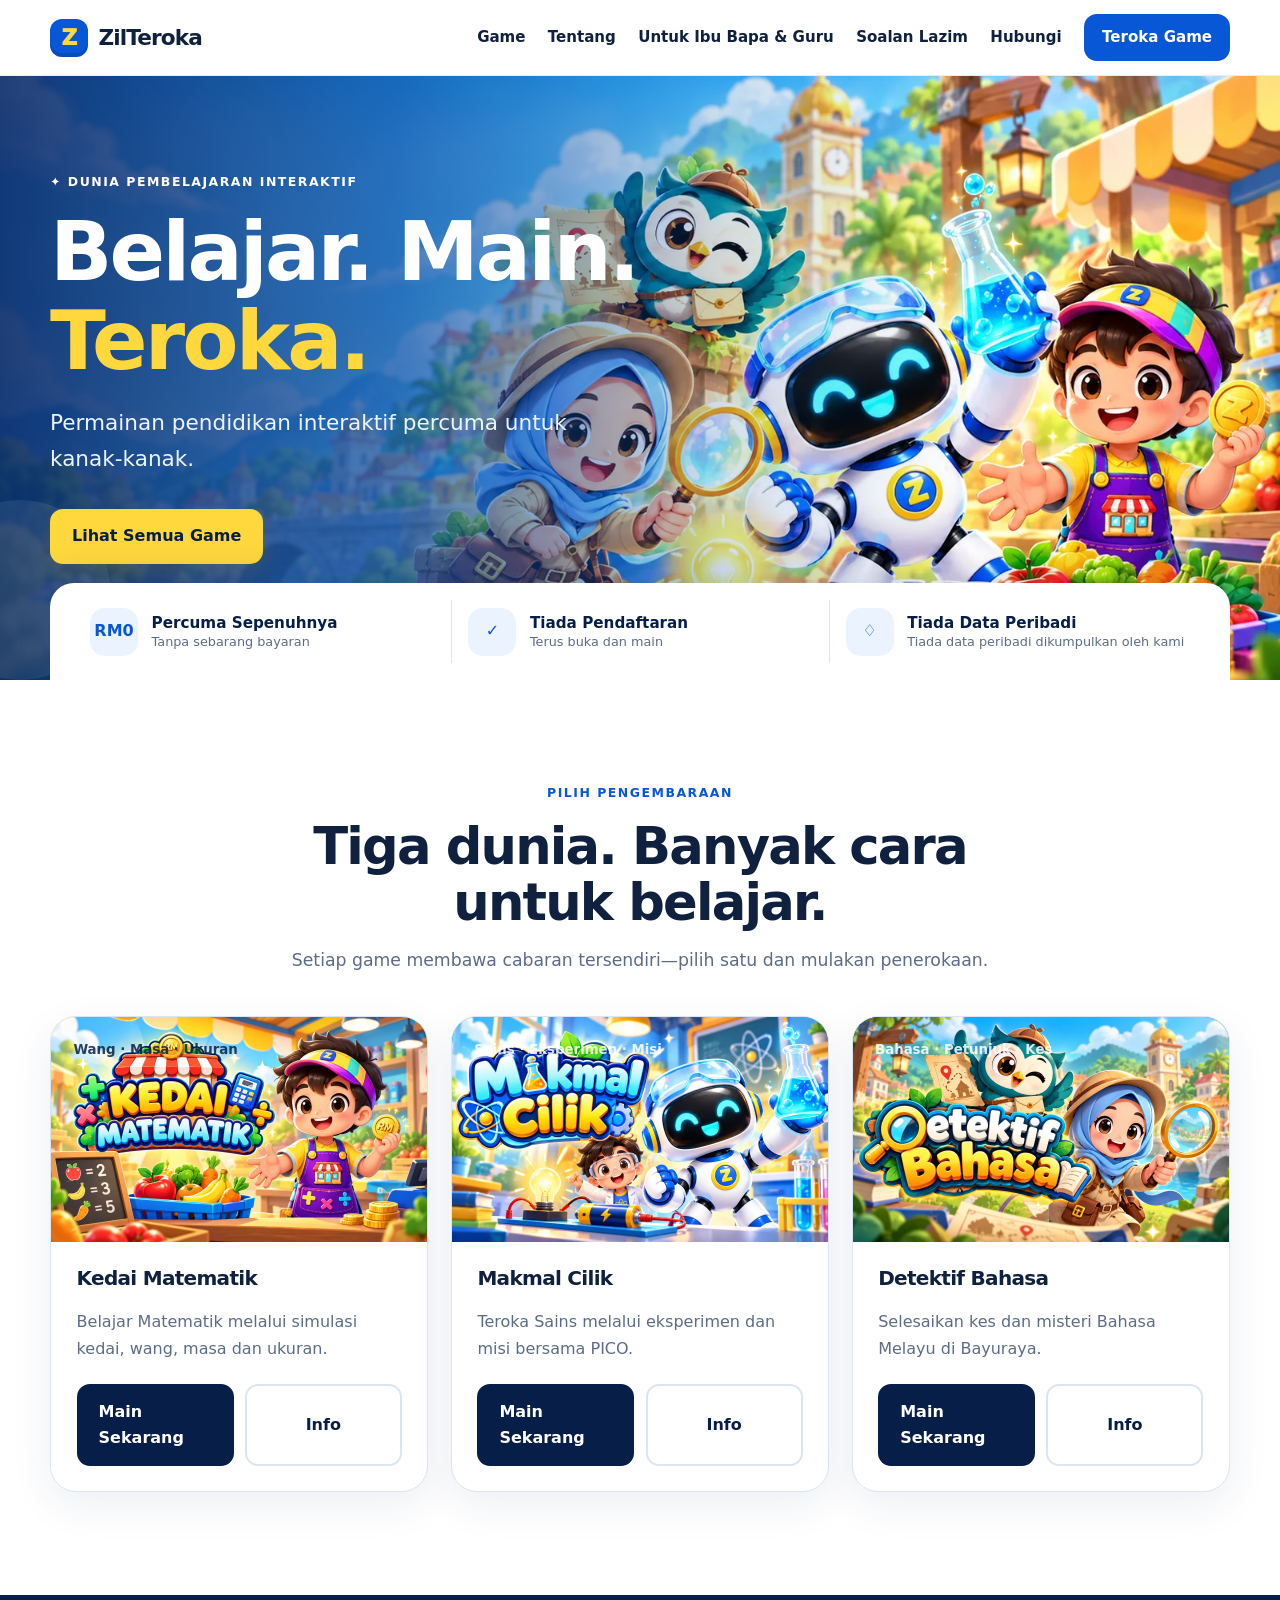
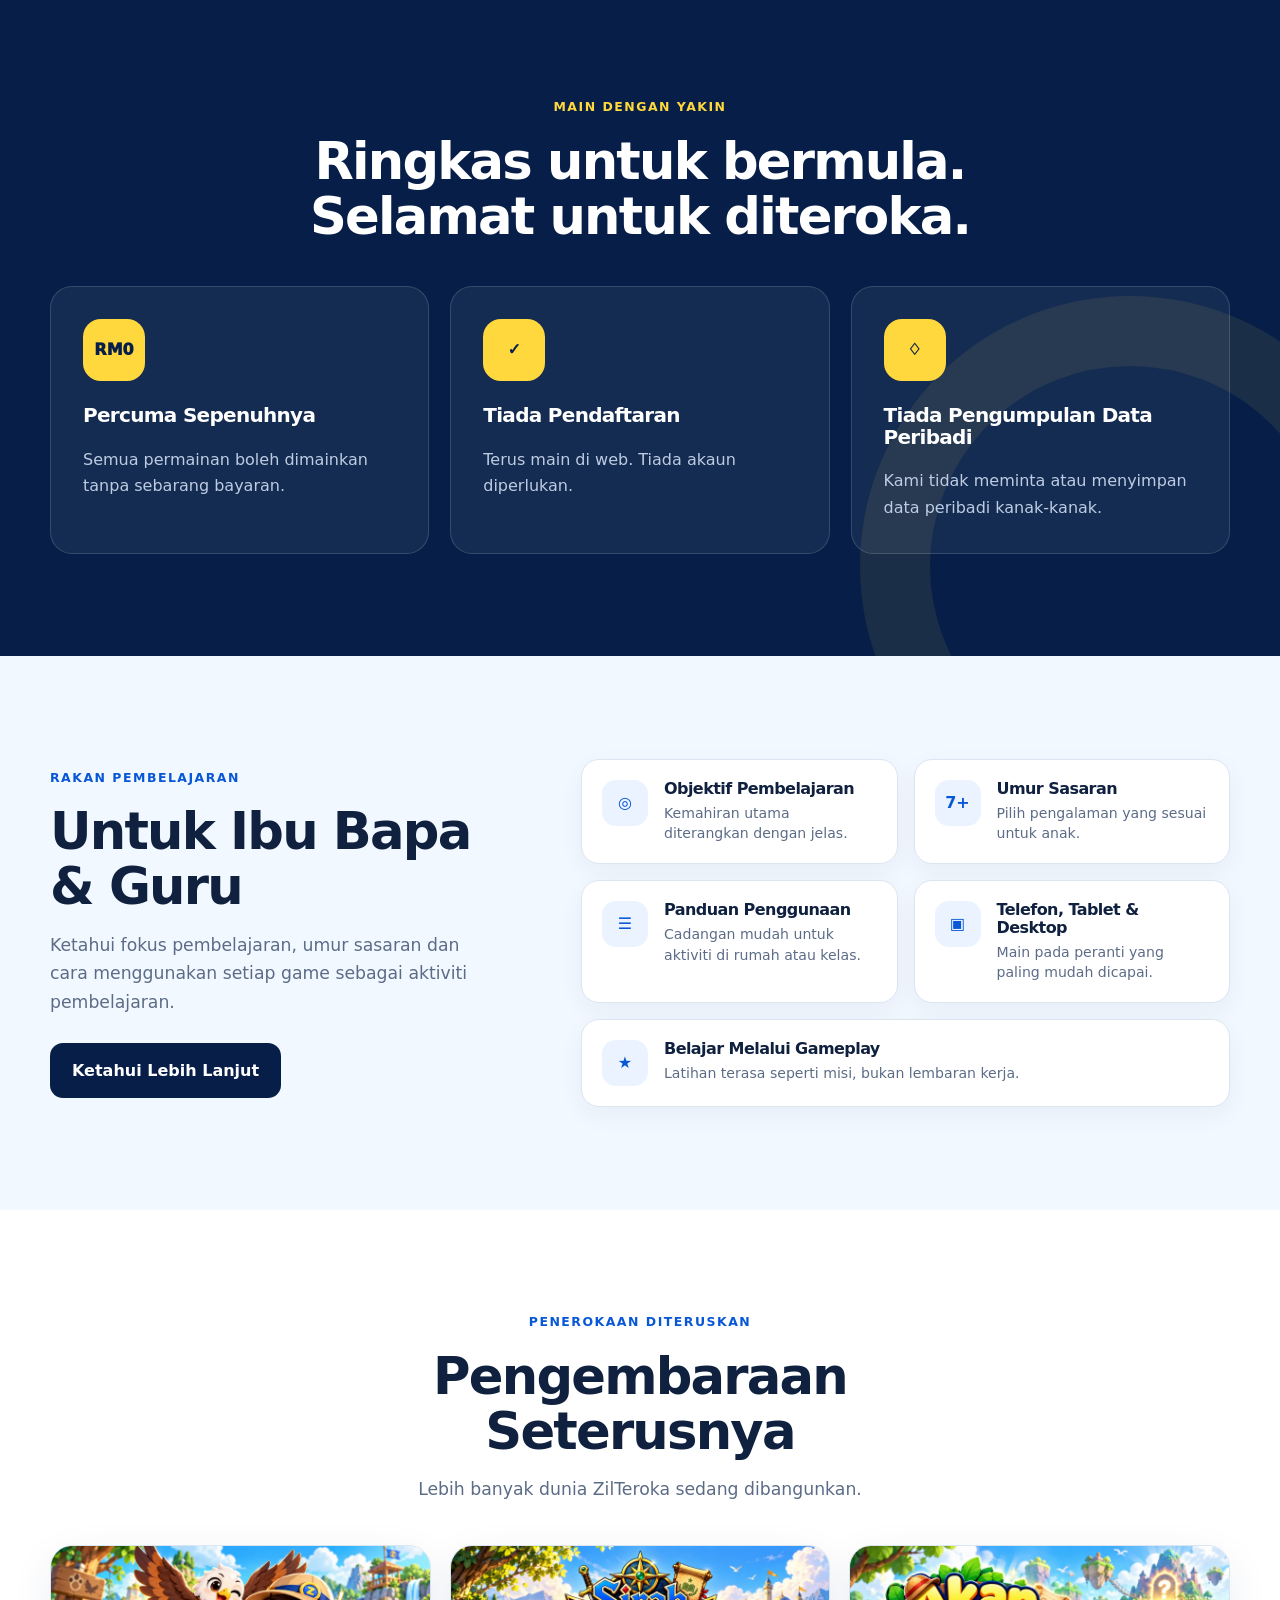
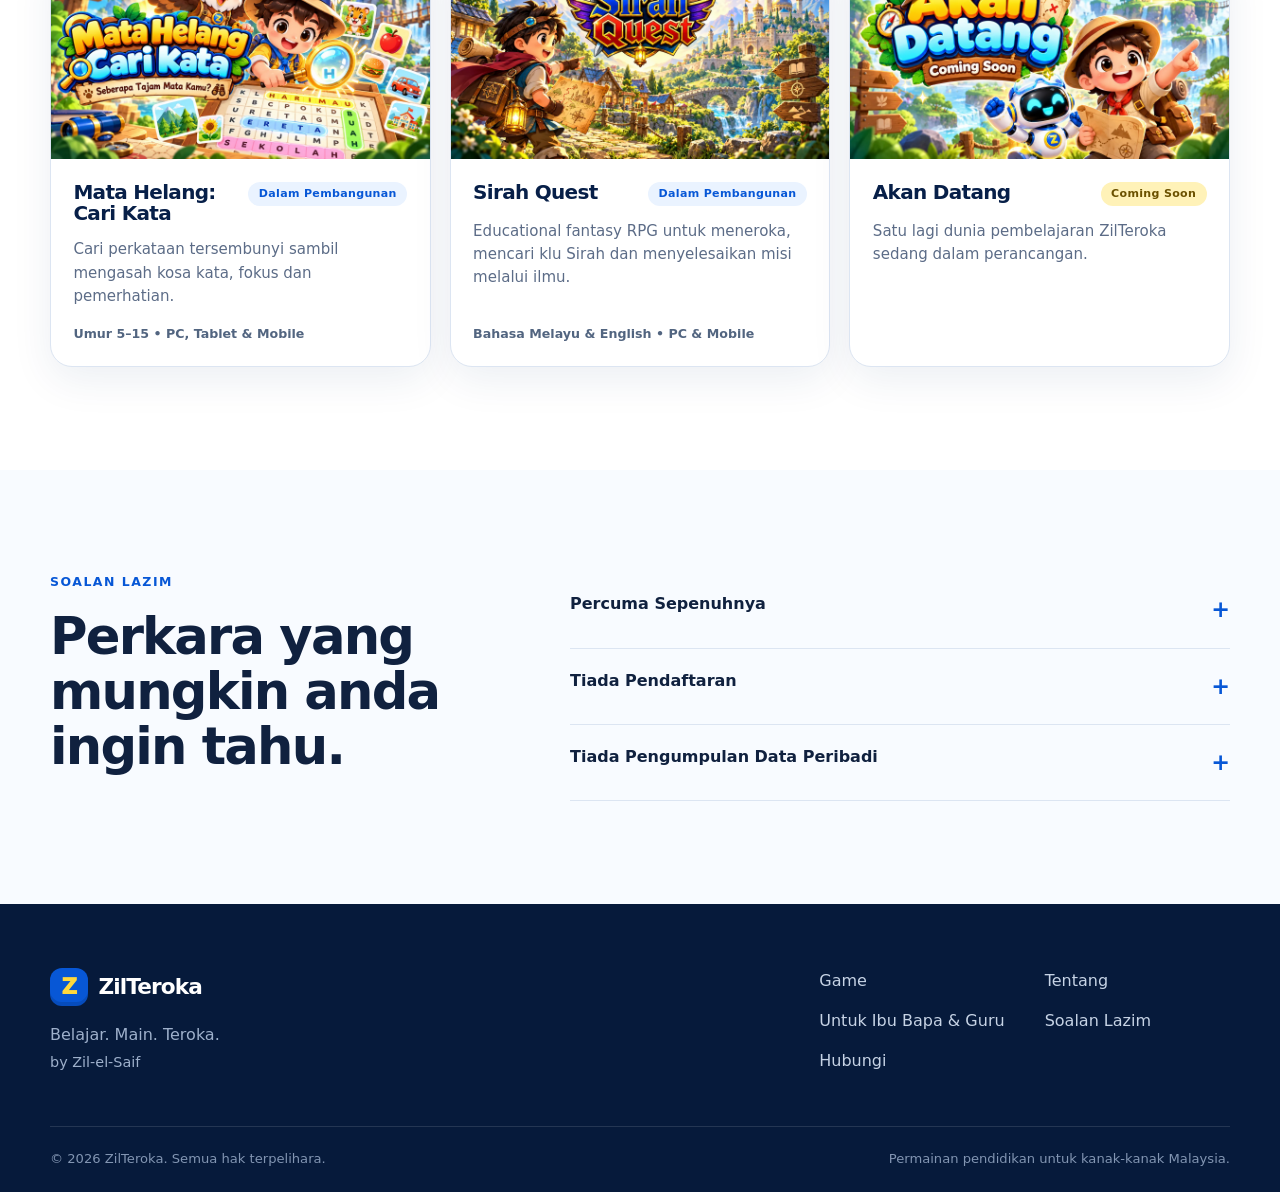
==== index.html @ ad643f83 "feat: add upcoming ZilTeroka games" ====
<!doctype html>
<html lang="ms">
<head>
  <meta charset="utf-8">
  <meta name="viewport" content="width=device-width, initial-scale=1">
  <title>ZilTeroka — Permainan Pendidikan Percuma untuk Kanak-kanak</title>
  <meta name="description" content="Main permainan pendidikan percuma dalam Matematik, Sains dan Bahasa Melayu. Tiada bayaran, tiada pendaftaran dan tiada pengumpulan data peribadi oleh kami.">
  <meta name="theme-color" content="#0757d6">
  <link rel="canonical" href="https://zilteroka.pages.dev/">
  <meta property="og:type" content="website">
  <meta property="og:locale" content="ms_MY">
  <meta property="og:title" content="ZilTeroka — Permainan Pendidikan Percuma untuk Kanak-kanak">
  <meta property="og:description" content="Belajar. Main. Teroka. Permainan pendidikan interaktif percuma untuk kanak-kanak.">
  <meta property="og:url" content="https://zilteroka.pages.dev/">
  <link rel="preload" as="image" href="assets/ui/hero-zilteroka-desktop.webp" media="(min-width: 681px)">
  <link rel="preload" as="image" href="assets/ui/hero-zilteroka-mobile.webp" media="(max-width: 680px)">
  <link rel="icon" type="image/svg+xml" href="data:image/svg+xml,%3Csvg xmlns='http://www.w3.org/2000/svg' viewBox='0 0 64 64'%3E%3Crect width='64' height='64' rx='18' fill='%230757d6'/%3E%3Cpath d='M15 16h34v9L28 47h21v9H15v-9l21-22H15z' fill='%23ffd83d'/%3E%3C/svg%3E">
  <link rel="stylesheet" href="css/style.css">
  <script src="js/main.js" defer></script>
</head>
<body>
  <a class="skip-link" href="#main">Langkau ke kandungan utama</a>
  <header class="site-header" data-header>
    <div class="container nav-wrap">
      <a class="brand" href="#utama" aria-label="ZilTeroka, halaman utama">
        <span class="brand-mark" aria-hidden="true">Z</span>
        <span>ZilTeroka</span>
      </a>
      <button class="menu-toggle" type="button" aria-expanded="false" aria-controls="site-nav" aria-label="Buka menu" data-menu-toggle>
        <span></span><span></span><span></span>
      </button>
      <nav class="site-nav" id="site-nav" aria-label="Navigasi utama" data-nav>
        <a href="#game">Game</a>
        <a href="#tentang">Tentang</a>
        <a href="#ibu-bapa-guru">Untuk Ibu Bapa &amp; Guru</a>
        <a href="#soalan-lazim">Soalan Lazim</a>
        <a href="#hubungi">Hubungi</a>
        <a class="button button-small nav-cta" href="#game">Teroka Game</a>
      </nav>
    </div>
  </header>

  <main id="main">
    <section class="hero" id="utama" aria-labelledby="hero-title">
      <div class="hero-orb hero-orb-one" aria-hidden="true"></div>
      <div class="hero-orb hero-orb-two" aria-hidden="true"></div>
      <div class="container hero-grid">
        <div class="hero-copy">
          <p class="eyebrow"><span aria-hidden="true">✦</span> Dunia pembelajaran interaktif</p>
          <h1 id="hero-title">Belajar. Main. <span>Teroka.</span></h1>
          <p class="hero-lead">Permainan pendidikan interaktif percuma untuk kanak-kanak.</p>
          <a class="button button-primary" href="#game">Lihat Semua Game</a>
        </div>
        <div class="hero-board" aria-hidden="true"></div>
      </div>
      <div class="container hero-trust" aria-label="Kelebihan utama">
        <div><span aria-hidden="true">RM0</span><p><strong>Percuma Sepenuhnya</strong>Tanpa sebarang bayaran</p></div>
        <div><span aria-hidden="true">✓</span><p><strong>Tiada Pendaftaran</strong>Terus buka dan main</p></div>
        <div><span aria-hidden="true">♢</span><p><strong>Tiada Data Peribadi</strong>Tiada data peribadi dikumpulkan oleh kami</p></div>
      </div>
    </section>

    <section class="section games-section" id="game" aria-labelledby="games-title">
      <div class="container">
        <div class="section-heading">
          <p class="eyebrow">Pilih pengembaraan</p>
          <h2 id="games-title">Tiga dunia. Banyak cara untuk belajar.</h2>
          <p>Setiap game membawa cabaran tersendiri—pilih satu dan mulakan penerokaan.</p>
        </div>
        <div class="game-grid" data-game-grid></div>
      </div>
    </section>

    <section class="section trust-section" id="tentang" aria-labelledby="trust-title">
      <div class="container">
        <div class="section-heading section-heading-light">
          <p class="eyebrow">Main dengan yakin</p>
          <h2 id="trust-title">Ringkas untuk bermula. Selamat untuk diteroka.</h2>
        </div>
        <div class="trust-grid">
          <article><span class="feature-icon">RM0</span><h3>Percuma Sepenuhnya</h3><p>Semua permainan boleh dimainkan tanpa sebarang bayaran.</p></article>
          <article><span class="feature-icon">✓</span><h3>Tiada Pendaftaran</h3><p>Terus main di web. Tiada akaun diperlukan.</p></article>
          <article><span class="feature-icon">♢</span><h3>Tiada Pengumpulan Data Peribadi</h3><p>Kami tidak meminta atau menyimpan data peribadi kanak-kanak.</p></article>
        </div>
      </div>
    </section>

    <section class="section parents-section" id="ibu-bapa-guru" aria-labelledby="parents-title">
      <div class="container parents-grid">
        <div class="parents-copy">
          <p class="eyebrow">Rakan pembelajaran</p>
          <h2 id="parents-title">Untuk Ibu Bapa &amp; Guru</h2>
          <p>Ketahui fokus pembelajaran, umur sasaran dan cara menggunakan setiap game sebagai aktiviti pembelajaran.</p>
          <a class="button button-dark" href="#panduan">Ketahui Lebih Lanjut</a>
        </div>
        <div class="learning-list" id="panduan">
          <article><span aria-hidden="true">◎</span><div><h3>Objektif Pembelajaran</h3><p>Kemahiran utama diterangkan dengan jelas.</p></div></article>
          <article><span aria-hidden="true">7+</span><div><h3>Umur Sasaran</h3><p>Pilih pengalaman yang sesuai untuk anak.</p></div></article>
          <article><span aria-hidden="true">☰</span><div><h3>Panduan Penggunaan</h3><p>Cadangan mudah untuk aktiviti di rumah atau kelas.</p></div></article>
          <article><span aria-hidden="true">▣</span><div><h3>Telefon, Tablet &amp; Desktop</h3><p>Main pada peranti yang paling mudah dicapai.</p></div></article>
          <article><span aria-hidden="true">★</span><div><h3>Belajar Melalui Gameplay</h3><p>Latihan terasa seperti misi, bukan lembaran kerja.</p></div></article>
        </div>
      </div>
    </section>

    <section class="section future-section" aria-labelledby="future-title">
      <div class="container">
        <div class="section-heading">
          <p class="eyebrow">Penerokaan diteruskan</p>
          <h2 id="future-title">Pengembaraan Seterusnya</h2>
          <p>Lebih banyak dunia ZilTeroka sedang dibangunkan.</p>
        </div>
        <div class="future-grid" aria-label="Pengembaraan ZilTeroka seterusnya">
          <article class="future-card">
            <img class="future-artwork" src="assets/games/mata-helang-coming-soon.webp" alt="Mata Helang: Cari Kata — game cari kata dan pemerhatian" width="1600" height="900" loading="lazy" decoding="async">
            <div class="future-body">
              <div class="future-heading"><h3>Mata Helang: Cari Kata</h3><span class="future-badge">Dalam Pembangunan</span></div>
              <p>Cari perkataan tersembunyi sambil mengasah kosa kata, fokus dan pemerhatian.</p>
              <p class="future-meta">Umur 5–15 • PC, Tablet &amp; Mobile</p>
            </div>
          </article>
          <article class="future-card">
            <img class="future-artwork" src="assets/games/sirah-quest-coming-soon.webp" alt="Sirah Quest — pengembaraan pembelajaran Sirah" width="1600" height="900" loading="lazy" decoding="async">
            <div class="future-body">
              <div class="future-heading"><h3>Sirah Quest</h3><span class="future-badge">Dalam Pembangunan</span></div>
              <p>Educational fantasy RPG untuk meneroka, mencari klu Sirah dan menyelesaikan misi melalui ilmu.</p>
              <p class="future-meta">Bahasa Melayu &amp; English • PC &amp; Mobile</p>
            </div>
          </article>
          <article class="future-card">
            <img class="future-artwork" src="assets/games/akan-datang-coming-soon.webp" alt="Game ZilTeroka akan datang" width="1600" height="900" loading="lazy" decoding="async">
            <div class="future-body">
              <div class="future-heading"><h3>Akan Datang</h3><span class="future-badge future-badge-soon">Coming Soon</span></div>
              <p>Satu lagi dunia pembelajaran ZilTeroka sedang dalam perancangan.</p>
            </div>
          </article>
        </div>
      </div>
    </section>

    <section class="section faq-section" id="soalan-lazim" aria-labelledby="faq-title">
      <div class="container faq-wrap">
        <div><p class="eyebrow">Soalan lazim</p><h2 id="faq-title">Perkara yang mungkin anda ingin tahu.</h2></div>
        <div class="faq-list">
          <details><summary>Percuma Sepenuhnya</summary><p>Ya. Semua game ZilTeroka boleh dimainkan tanpa bayaran.</p></details>
          <details><summary>Tiada Pendaftaran</summary><p>Tiada akaun diperlukan—buka game dan terus bermain.</p></details>
          <details><summary>Tiada Pengumpulan Data Peribadi</summary><p>Tiada data peribadi dikumpulkan oleh kami.</p></details>
        </div>
      </div>
    </section>
  </main>

  <footer class="site-footer" id="hubungi">
    <div class="container footer-grid">
      <div><a class="brand brand-footer" href="#utama"><span class="brand-mark">Z</span><span>ZilTeroka</span></a><p>Belajar. Main. Teroka.</p><p class="byline">by Zil-el-Saif</p></div>
      <nav aria-label="Navigasi footer"><a href="#game">Game</a><a href="#tentang">Tentang</a><a href="#ibu-bapa-guru">Untuk Ibu Bapa &amp; Guru</a><a href="#soalan-lazim">Soalan Lazim</a><a href="mailto:hello@example.com">Hubungi</a></nav>
    </div>
    <div class="container footer-bottom"><p>© <span data-year></span> ZilTeroka. Semua hak terpelihara.</p><p>Permainan pendidikan untuk kanak-kanak Malaysia.</p></div>
  </footer>
</body>
</html>
---- css/style.css ----
:root{--blue:#0757d6;--blue-dark:#063b98;--navy:#071f48;--yellow:#ffd83d;--green:#30b97a;--white:#fff;--ink:#10213f;--muted:#5c6c87;--line:#dce5f2;--bg:#f5f9ff;--shadow:0 18px 55px rgba(9,49,112,.12);--radius:26px;--container:1180px}
*{box-sizing:border-box}html{scroll-behavior:smooth;scroll-padding-top:90px}body{margin:0;font-family:Inter,ui-rounded,"Segoe UI",system-ui,-apple-system,sans-serif;color:var(--ink);background:var(--white);font-size:1rem;line-height:1.65;overflow-x:hidden}a{color:inherit;text-decoration:none}button{font:inherit}h1,h2,h3,p{margin-top:0}h1,h2,h3{line-height:1.08;letter-spacing:-.035em}h1{font-size:clamp(3rem,6.4vw,5.7rem);margin-bottom:1.25rem}h2{font-size:clamp(2.1rem,4vw,3.45rem);margin-bottom:1rem}h3{font-size:1.25rem}.container{width:min(calc(100% - 40px),var(--container));margin-inline:auto}.skip-link{position:fixed;z-index:1000;left:12px;top:12px;transform:translateY(-160%);background:var(--yellow);color:var(--navy);padding:.75rem 1rem;border-radius:10px;font-weight:800}.skip-link:focus{transform:none}.site-header{height:76px;background:rgba(255,255,255,.92);backdrop-filter:blur(14px);border-bottom:1px solid rgba(7,31,72,.08);position:sticky;top:0;z-index:100}.nav-wrap{height:100%;display:flex;align-items:center;justify-content:space-between}.brand{display:inline-flex;align-items:center;gap:.65rem;font-weight:900;font-size:1.35rem;letter-spacing:-.04em}.brand-mark{display:grid;place-items:center;width:38px;height:38px;border-radius:12px;background:var(--blue);color:var(--yellow);font-weight:950;box-shadow:inset 0 -4px 0 rgba(0,0,0,.12)}.site-nav{display:flex;align-items:center;gap:1.4rem;font-size:.94rem;font-weight:700}.site-nav>a:not(.button){padding-block:.65rem}.site-nav>a:not(.button):hover{color:var(--blue)}.menu-toggle{display:none;width:46px;height:46px;border:0;background:var(--bg);border-radius:12px;padding:12px;cursor:pointer}.menu-toggle span{display:block;height:2px;background:var(--navy);margin:5px 0;border-radius:2px}.button{min-height:48px;padding:.77rem 1.25rem;border-radius:13px;display:inline-flex;align-items:center;justify-content:center;font-weight:850;border:2px solid transparent;transition:transform .18s ease,box-shadow .18s ease,background .18s ease}.button:hover{transform:translateY(-2px)}.button:focus-visible,a:focus-visible,button:focus-visible,summary:focus-visible{outline:3px solid var(--yellow);outline-offset:3px}.button-small{min-height:44px;padding:.55rem 1rem;background:var(--blue);color:#fff}.button-primary{background:var(--yellow);color:var(--navy);box-shadow:0 12px 25px rgba(173,128,0,.2)}.button-dark{background:var(--navy);color:#fff}.hero{position:relative;background:linear-gradient(135deg,#0757d6 0%,#0875e8 63%,#32a8ef 100%);color:#fff;padding:clamp(3rem,6vw,5.3rem) 0 0;overflow:hidden}.hero-grid{display:grid;grid-template-columns:1.08fr .92fr;align-items:center;gap:3rem;min-height:430px}.hero h1 span{color:var(--yellow)}.hero-lead{font-size:clamp(1.1rem,2vw,1.35rem);max-width:560px;margin-bottom:2rem;color:#e9f4ff}.eyebrow{text-transform:uppercase;letter-spacing:.12em;font-weight:900;font-size:.78rem;margin-bottom:1rem;color:var(--blue)}.hero .eyebrow{color:#fff}.hero-board{position:relative;min-height:360px}.compass{position:absolute;left:50%;top:49%;transform:translate(-50%,-50%) rotate(8deg);width:155px;height:155px;border-radius:44px;background:var(--yellow);color:var(--navy);display:grid;place-items:center;box-shadow:0 28px 55px rgba(0,30,85,.3);border:8px solid rgba(255,255,255,.28)}.compass:after{content:"";position:absolute;inset:20px;border:3px dashed var(--blue);border-radius:50%}.compass span{font-size:4.3rem;font-weight:950;z-index:1}.orbit{position:absolute;display:flex;align-items:center;gap:.65rem;padding:.8rem 1rem .8rem .75rem;background:#fff;color:var(--navy);border-radius:18px;box-shadow:var(--shadow);font-size:.9rem}.orbit span{width:42px;height:42px;border-radius:13px;display:grid;place-items:center;font-weight:950}.orbit-math{left:0;top:35px;transform:rotate(-4deg)}.orbit-math span{background:#ffe55f}.orbit-science{right:0;top:70px;transform:rotate(5deg)}.orbit-science span{background:#d9fff0;color:#087950;font-size:1.3rem}.orbit-language{right:8%;bottom:28px;transform:rotate(-3deg)}.orbit-language span{background:#ffe8e4;color:#d33e2f;font-size:1.25rem}.hero-orb{position:absolute;border-radius:50%;background:rgba(255,255,255,.08)}.hero-orb-one{width:420px;height:420px;right:-180px;top:-170px}.hero-orb-two{width:180px;height:180px;left:-70px;bottom:0}.hero-trust{position:relative;z-index:2;display:grid;grid-template-columns:repeat(3,1fr);background:#fff;color:var(--navy);border-radius:24px 24px 0 0;box-shadow:0 -12px 35px rgba(0,45,119,.12);padding:1.1rem 1.5rem}.hero-trust>div{display:flex;align-items:center;gap:.85rem;padding:.45rem 1rem}.hero-trust>div+div{border-left:1px solid var(--line)}.hero-trust span{flex:0 0 48px;height:48px;border-radius:15px;background:#eaf3ff;color:var(--blue);font-weight:900;display:grid;place-items:center}.hero-trust p{margin:0;font-size:.8rem;line-height:1.35;color:var(--muted)}.hero-trust strong{display:block;color:var(--navy);font-size:.95rem}.section{padding:clamp(4.5rem,8vw,7rem) 0}.section-heading{max-width:720px;margin:0 auto 2.6rem;text-align:center}.section-heading>p:last-child{color:var(--muted);font-size:1.08rem}.game-grid{display:grid;grid-template-columns:repeat(3,1fr);gap:1.4rem}.game-card{border:1px solid var(--line);border-radius:var(--radius);overflow:hidden;background:#fff;box-shadow:0 13px 40px rgba(10,48,100,.08);display:flex;flex-direction:column;transition:transform .2s ease,box-shadow .2s ease}.game-card:hover{transform:translateY(-6px);box-shadow:var(--shadow)}.game-visual{min-height:225px;padding:1.4rem;display:flex;flex-direction:column;justify-content:space-between;position:relative;overflow:hidden}.game-visual:before,.game-visual:after{content:"";position:absolute;border-radius:50%;background:rgba(255,255,255,.2)}.game-visual:before{width:150px;height:150px;right:-45px;top:-55px}.game-visual:after{width:90px;height:90px;left:-25px;bottom:-35px}.math .game-visual{background:#ffd83d;color:var(--navy)}.science .game-visual{background:#20ad77;color:#fff}.language .game-visual{background:#1955c8;color:#fff}.game-label{font-size:.76rem;text-transform:uppercase;letter-spacing:.11em;font-weight:900}.game-symbol{font-size:4.2rem;font-weight:950;letter-spacing:-.08em;align-self:center;z-index:1}.game-visual small{font-weight:800;opacity:.85}.game-body{padding:1.6rem;display:flex;flex-direction:column;flex:1}.game-body p{color:var(--muted);margin-bottom:1.4rem}.game-actions{display:flex;gap:.7rem;margin-top:auto}.game-actions .button{flex:1}.button-game{background:var(--navy);color:#fff}.button-info{border-color:var(--line);color:var(--navy)}.trust-section{background:var(--navy);color:#fff;position:relative;overflow:hidden}.trust-section:after{content:"";position:absolute;right:-120px;bottom:-180px;width:400px;height:400px;border:70px solid rgba(255,216,61,.08);border-radius:50%}.section-heading-light .eyebrow{color:var(--yellow)}.trust-grid{display:grid;grid-template-columns:repeat(3,1fr);gap:1.3rem;position:relative;z-index:1}.trust-grid article{padding:2rem;border:1px solid rgba(255,255,255,.14);border-radius:22px;background:rgba(255,255,255,.06)}.feature-icon{width:62px;height:62px;border-radius:18px;background:var(--yellow);color:var(--navy);display:grid;place-items:center;font-weight:950;margin-bottom:1.5rem}.trust-grid p{color:#bdcce2;margin-bottom:0}.parents-section{background:#f2f8ff}.parents-grid{display:grid;grid-template-columns:.82fr 1.18fr;gap:5rem;align-items:center}.parents-copy>p:not(.eyebrow){color:var(--muted);font-size:1.08rem;margin-bottom:1.7rem}.learning-list{display:grid;grid-template-columns:1fr 1fr;gap:1rem}.learning-list article{display:flex;gap:1rem;padding:1.25rem;background:#fff;border-radius:18px;border:1px solid var(--line);box-shadow:0 8px 25px rgba(10,48,100,.05)}.learning-list article:last-child{grid-column:1/-1}.learning-list span{flex:0 0 46px;height:46px;border-radius:14px;background:#eaf3ff;color:var(--blue);display:grid;place-items:center;font-weight:900}.learning-list h3{font-size:1rem;margin-bottom:.35rem}.learning-list p{font-size:.88rem;color:var(--muted);margin:0;line-height:1.45}.future-grid{display:grid;grid-template-columns:repeat(3,1fr);gap:1.2rem}.future-card{min-height:180px;border:2px dashed #c9d8ea;border-radius:22px;background:linear-gradient(145deg,#fbfdff,#f0f6fd);display:grid;place-items:center;align-content:center;gap:.7rem;color:#70819b}.future-card span{font-size:2rem;width:52px;height:52px;border-radius:50%;background:#fff;display:grid;place-items:center;box-shadow:0 8px 20px rgba(10,48,100,.08)}.future-card b{font-size:.82rem;text-transform:uppercase;letter-spacing:.11em}.faq-section{background:#f8fbff}.faq-wrap{display:grid;grid-template-columns:.8fr 1.2fr;gap:5rem}.faq-list details{border-bottom:1px solid var(--line);padding:1.2rem 0}.faq-list summary{font-weight:850;cursor:pointer;list-style:none;display:flex;justify-content:space-between;gap:1rem}.faq-list summary:after{content:"+";color:var(--blue);font-size:1.4rem}.faq-list details[open] summary:after{content:"−"}.faq-list p{color:var(--muted);margin:.75rem 2rem 0 0}.site-footer{background:#061a3b;color:#fff;padding:4rem 0 1.4rem}.footer-grid{display:flex;justify-content:space-between;gap:3rem}.brand-footer{margin-bottom:1rem}.brand-footer+.byline,.footer-grid>div p{color:#9eb0cb;margin-bottom:.2rem}.byline{font-size:.9rem}.footer-grid nav{display:grid;grid-template-columns:1fr 1fr;gap:.6rem 2.5rem}.footer-grid nav a{color:#c6d3e5}.footer-grid nav a:hover{color:var(--yellow)}.footer-bottom{border-top:1px solid rgba(255,255,255,.12);margin-top:3rem;padding-top:1.3rem;display:flex;justify-content:space-between;color:#8295b2;font-size:.82rem}.footer-bottom p{margin:0}
@media(max-width:900px){.menu-toggle{display:block}.site-nav{position:absolute;left:20px;right:20px;top:68px;display:none;flex-direction:column;align-items:stretch;gap:.2rem;background:#fff;color:var(--navy);padding:1rem;border-radius:18px;box-shadow:var(--shadow);border:1px solid var(--line)}.site-nav.is-open{display:flex}.site-nav a{padding:.7rem .8rem}.nav-cta{margin-top:.4rem}.hero-grid{grid-template-columns:1fr .75fr;gap:1rem}.game-grid{grid-template-columns:1fr 1fr}.game-card:last-child{grid-column:1/-1;max-width:calc(50% - .7rem);width:100%;justify-self:center}.parents-grid,.faq-wrap{grid-template-columns:1fr;gap:2.5rem}.parents-copy{max-width:650px}.trust-grid{gap:.8rem}.trust-grid article{padding:1.4rem}.footer-grid{flex-direction:column}}
@media(max-width:680px){.container{width:min(calc(100% - 28px),var(--container))}.site-header{height:68px}.hero{padding-top:3.2rem}.hero-grid{grid-template-columns:1fr;min-height:0}.hero-copy{text-align:center}.hero-copy .eyebrow{font-size:.7rem}.hero-lead{margin-inline:auto}.hero-board{min-height:245px}.compass{width:110px;height:110px;border-radius:32px}.compass span{font-size:3.1rem}.orbit{padding:.55rem .7rem;font-size:.74rem}.orbit span{width:34px;height:34px}.orbit-math{top:10px}.orbit-science{top:35px}.orbit-language{bottom:7px}.hero-trust{grid-template-columns:1fr;padding:.8rem 1rem;border-radius:20px 20px 0 0}.hero-trust>div{padding:.65rem}.hero-trust>div+div{border-left:0;border-top:1px solid var(--line)}.section{padding:4rem 0}.game-grid,.trust-grid,.future-grid{grid-template-columns:1fr}.game-card:last-child{grid-column:auto;max-width:none}.game-visual{min-height:190px}.learning-list{grid-template-columns:1fr}.learning-list article:last-child{grid-column:auto}.footer-grid nav{grid-template-columns:1fr}.footer-bottom{flex-direction:column;gap:.4rem}.section-heading{text-align:left;margin-bottom:2rem}.section-heading h2{font-size:2.2rem}}
@media(max-width:380px){h1{font-size:2.65rem}.game-actions{flex-direction:column}.hero-board{min-height:225px}.orbit b{display:none}.parents-grid{gap:2rem}}
@media(prefers-reduced-motion:reduce){html{scroll-behavior:auto}*,*:before,*:after{transition-duration:.01ms!important;animation-duration:.01ms!important;animation-iteration-count:1!important}}
.button-info{background:#fff;cursor:pointer}.game-info{margin:.9rem 0 0!important;padding:.8rem 1rem;border-radius:12px;background:var(--bg);font-size:.85rem}
.hero-copy,.hero-board{min-width:0}
@media(max-width:680px){.hero h1 span{display:block}.hero-copy{overflow-wrap:anywhere}}
/* Refinement pass: navigation offsets and asset-ready game visuals. */
#utama,#game,#tentang,#ibu-bapa-guru,#soalan-lazim,#hubungi,#panduan{scroll-margin-top:96px}
.game-artwork{position:absolute;inset:0;width:100%;height:100%;object-fit:cover;z-index:0}.game-logo{position:relative;z-index:2;display:block;width:auto;max-width:min(72%,220px);max-height:58px;object-fit:contain;object-position:left center}.game-visual>*:not(.game-artwork){position:relative;z-index:1}
@media(max-width:680px){#utama,#game,#tentang,#ibu-bapa-guru,#soalan-lazim,#hubungi,#panduan{scroll-margin-top:80px}.trust-grid article{padding:1.05rem 1.15rem;min-height:0}.trust-grid article h3{margin-bottom:.55rem}.feature-icon{width:48px;height:48px;border-radius:14px;margin-bottom:.85rem;font-size:.86rem}.trust-grid p{font-size:.94rem;line-height:1.5}}
/* Official game assets: per-card focal points preserve the existing card frame. */
.game-artwork,.game-logo{user-select:none;-webkit-user-drag:none}.math .game-artwork{inset:auto 0 0 auto;width:62%;height:94%;object-fit:contain;object-position:right bottom}.math .game-logo{max-width:68%;max-height:70px;filter:drop-shadow(0 3px 2px rgba(7,31,72,.14))}.science .game-artwork{object-position:center 49%}.science .game-logo{max-width:58%;max-height:54px;padding:.38rem .55rem;border-radius:10px;background:rgba(255,255,255,.9);filter:drop-shadow(0 2px 3px rgba(7,31,72,.14))}.language .game-artwork{object-position:center 50%}.language .game-logo{max-width:78%;max-height:57px;border-radius:9px;filter:drop-shadow(0 2px 3px rgba(7,31,72,.2))}.game-visual:has(.game-artwork:not([hidden])):before,.game-visual:has(.game-artwork:not([hidden])):after{display:none}
@media(max-width:680px){.math .game-artwork{width:58%;height:92%}.math .game-logo{max-width:67%;max-height:61px}.science .game-logo{max-width:61%;max-height:49px}.language .game-logo{max-width:82%;max-height:51px}}
/* Pass 2B key art fills the existing visual frame; logos are embedded in each WebP. */
.math .game-artwork,.science .game-artwork,.language .game-artwork{inset:0;width:100%;height:100%;object-fit:cover;object-position:center}
@media(max-width:680px){.math .game-artwork,.science .game-artwork,.language .game-artwork{width:100%;height:100%;object-position:center}}

/* Hero visual pass */
.hero{isolation:isolate;background-color:#0875e8;background-image:linear-gradient(90deg,rgba(4,37,101,.88) 0%,rgba(5,74,164,.72) 31%,rgba(4,78,165,.16) 57%,rgba(4,78,165,0) 76%),url("../assets/ui/hero-zilteroka-desktop.webp");background-size:cover;background-position:center;background-repeat:no-repeat}
.hero-grid,.hero-trust{position:relative;z-index:2}
.hero-board{pointer-events:none}
.hero-orb{z-index:1}
@media(max-width:680px){
  .hero{padding-top:1.65rem;background-image:linear-gradient(180deg,rgba(2,33,91,.88) 0%,rgba(3,57,129,.68) 29%,rgba(3,70,145,.14) 51%,rgba(3,70,145,0) 68%),url("../assets/ui/hero-zilteroka-mobile.webp");background-size:cover,100% auto;background-position:center top,center top}
  .hero-copy{text-shadow:0 2px 14px rgba(0,35,93,.3)}
  .hero .eyebrow{margin-bottom:.55rem}
  .hero h1{margin-bottom:.8rem}
  .hero-lead{margin-bottom:1.15rem}
  .hero-board{min-height:155px}
}
@media(max-width:380px){.hero-board{min-height:125px}}

/* Upcoming games */
.future-card{min-height:0;display:flex;flex-direction:column;place-items:initial;align-content:initial;gap:0;overflow:hidden;border:1px solid var(--line);background:#fff;color:var(--navy);box-shadow:0 13px 40px rgba(10,48,100,.08)}
.future-artwork{display:block;width:100%;height:auto;aspect-ratio:16/9;object-fit:cover;object-position:center}
.future-body{display:flex;flex:1;flex-direction:column;padding:1.4rem}
.future-heading{display:flex;align-items:flex-start;justify-content:space-between;gap:.75rem;margin-bottom:.85rem}
.future-heading h3{margin:0}
.future-card .future-badge{flex:0 0 auto;width:auto;height:auto;padding:.35rem .65rem;border-radius:999px;background:#eaf3ff;color:#0757d6;box-shadow:none;font-size:.69rem;font-weight:900;line-height:1.2;letter-spacing:.03em;text-transform:none}
.future-card .future-badge-soon{background:#fff2b8;color:#6b5100}
.future-body>p{margin:0;color:var(--muted);font-size:.94rem;line-height:1.55}
.future-body .future-meta{margin-top:auto;padding-top:1rem;color:#526580;font-size:.79rem;font-weight:750}
@media(max-width:680px){.future-body{padding:1.2rem}.future-heading{align-items:center}.future-card .future-badge{font-size:.66rem}}
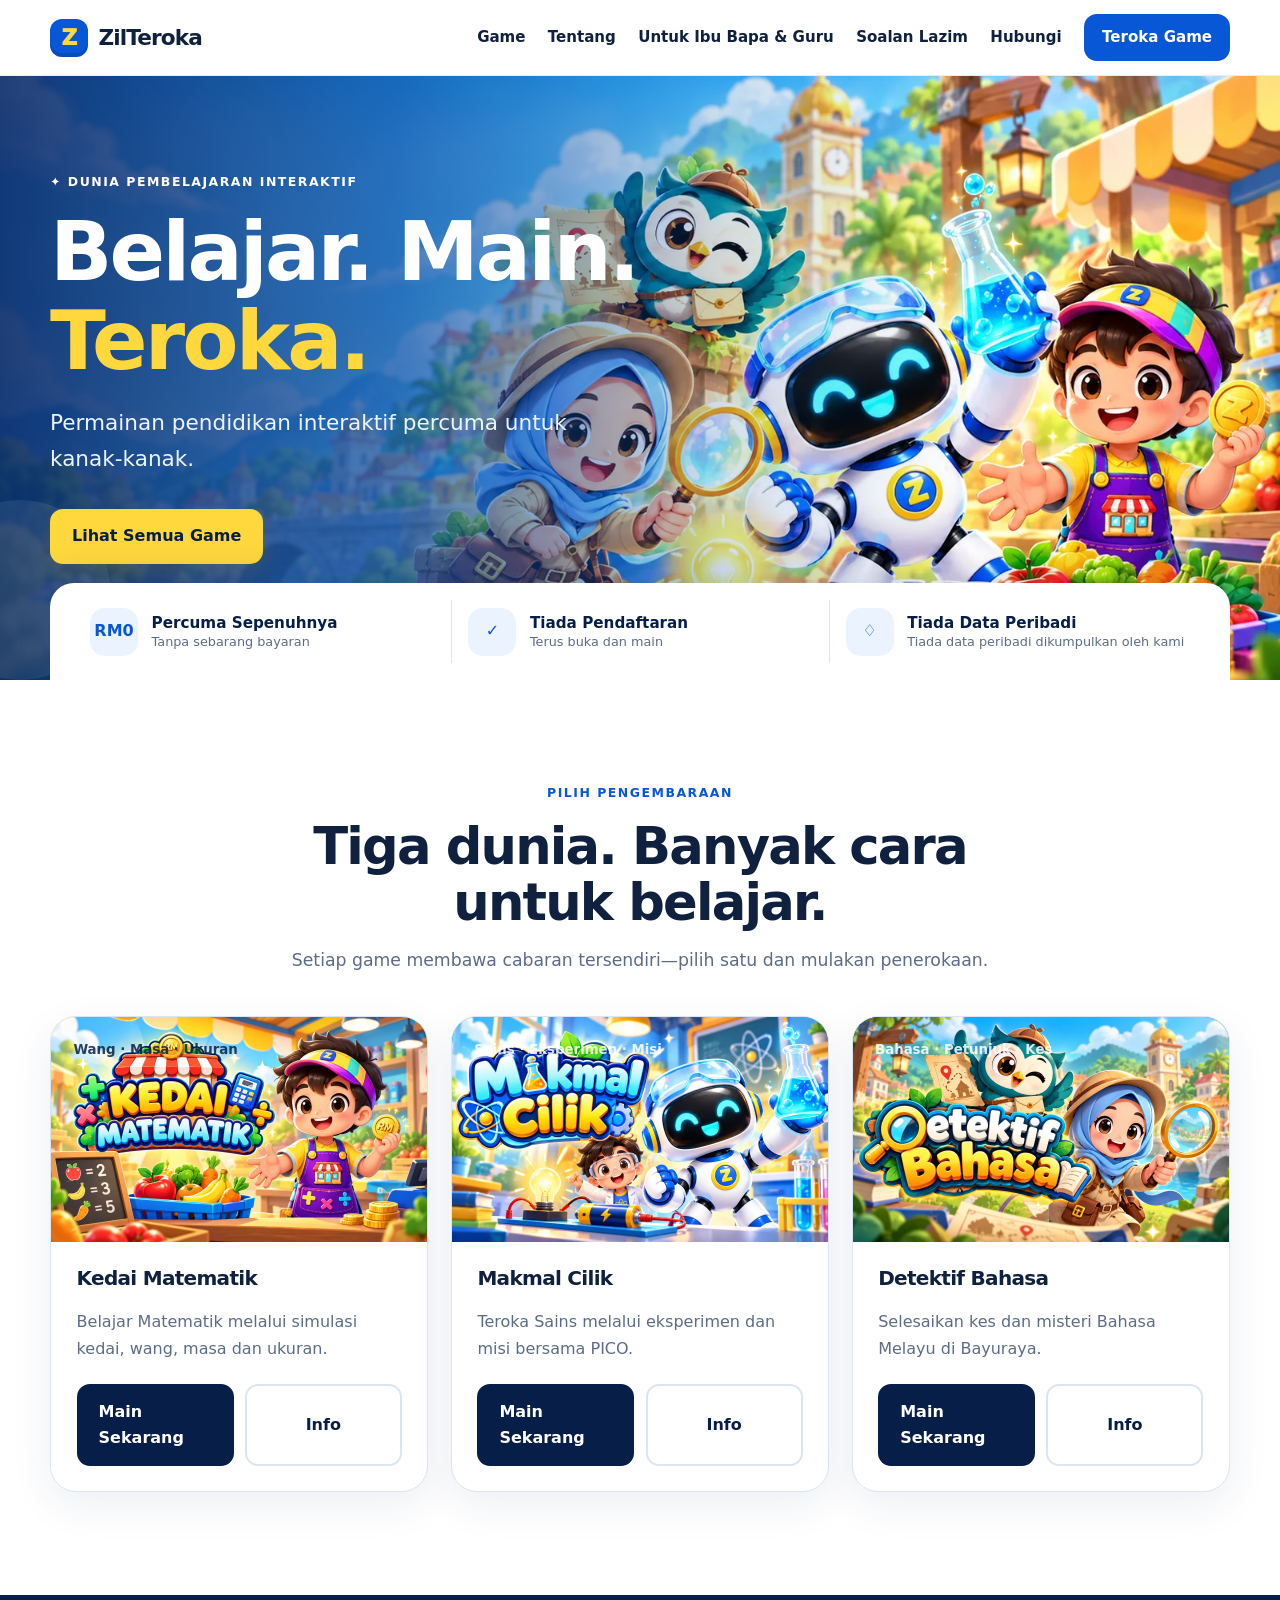
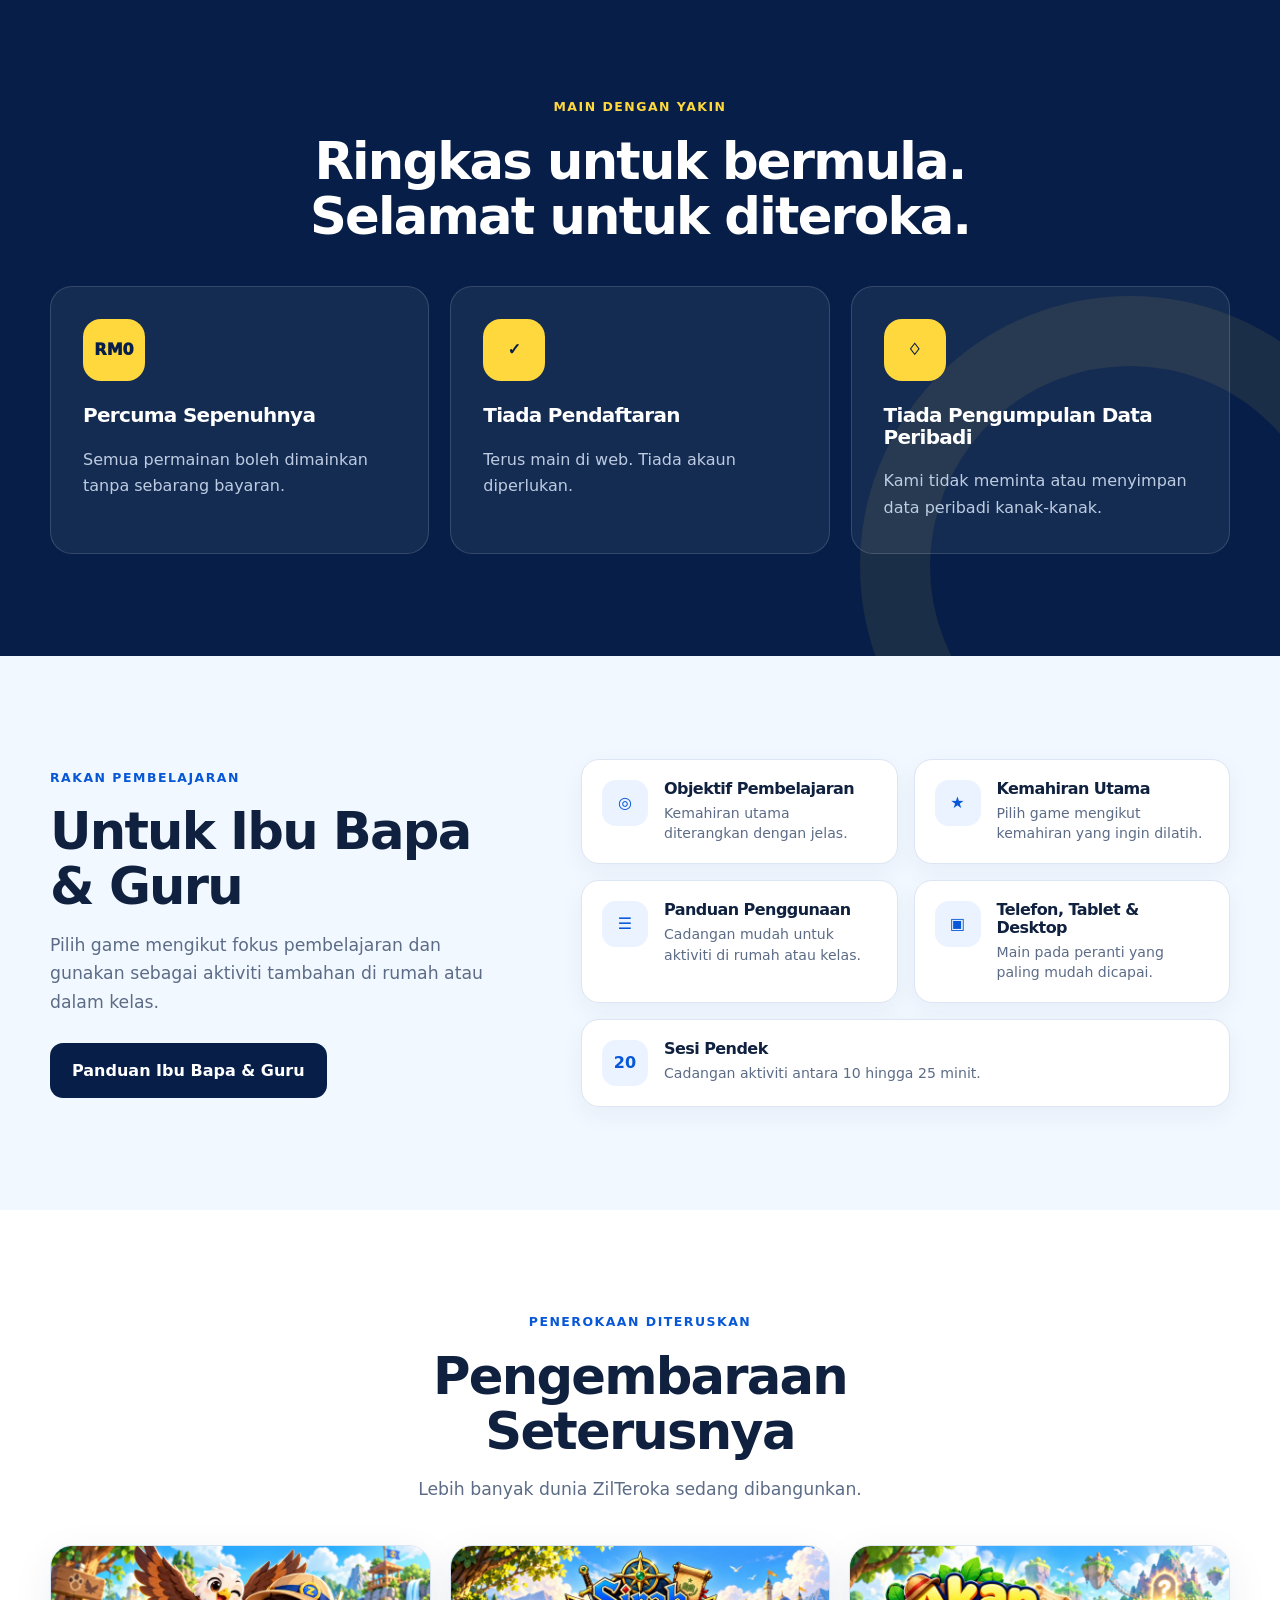
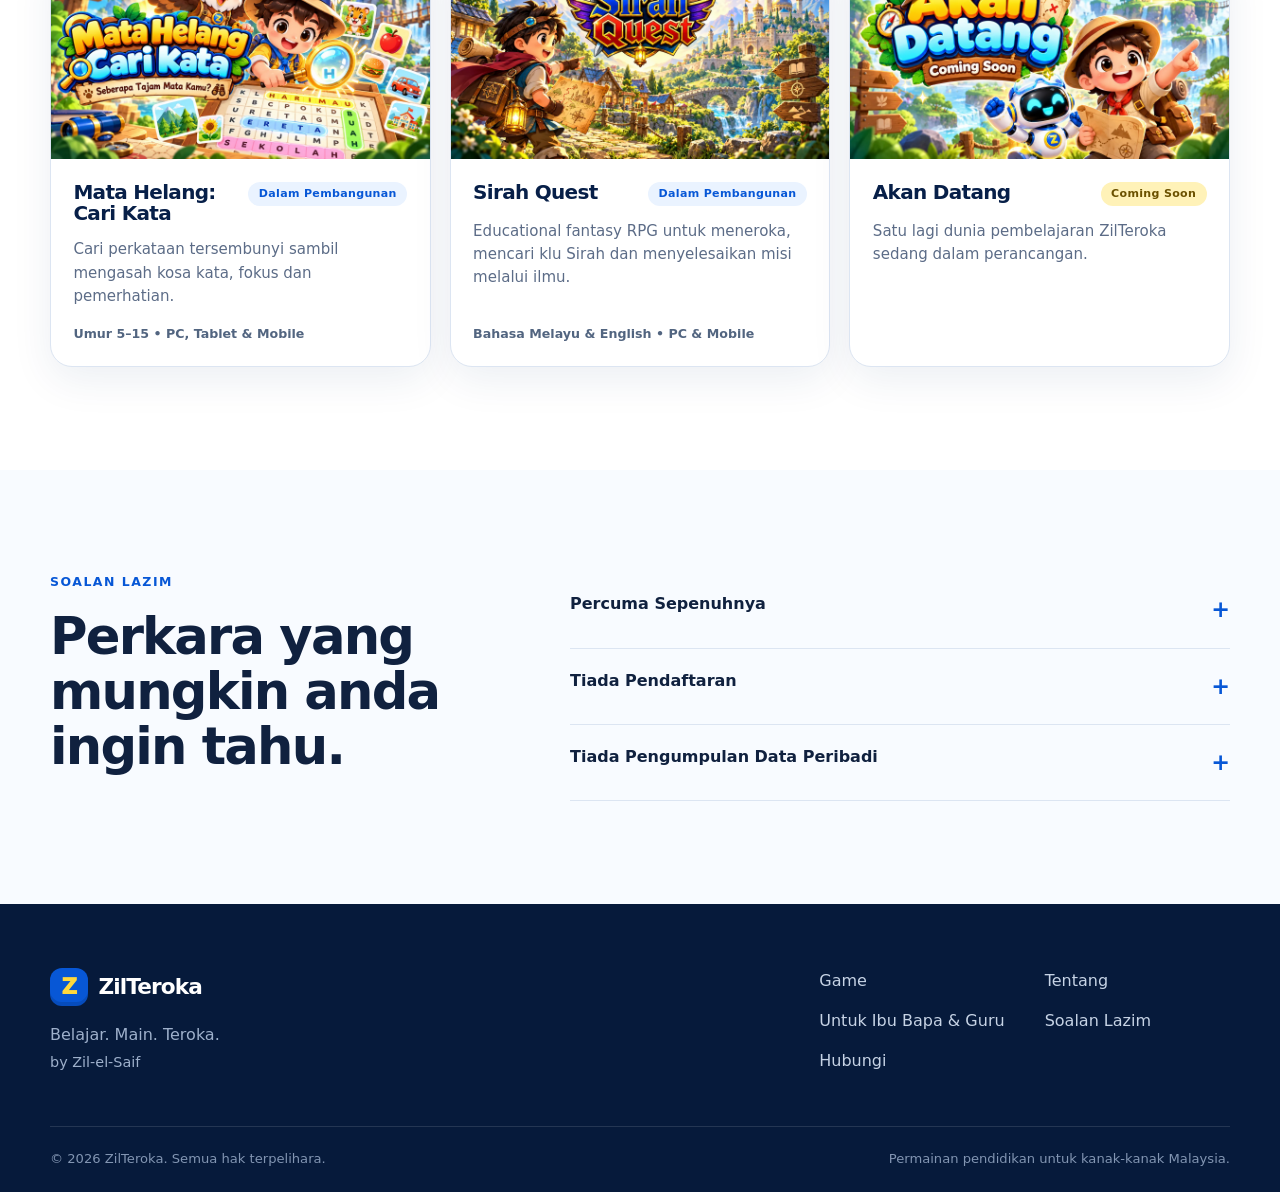
==== commit e67f5d5b: "release : ZilTeroka v0.3.0 — Ibu Bapa & Guru" ====
--- a/index.html
+++ b/index.html
@@ -90,15 +90,15 @@
         <div class="parents-copy">
           <p class="eyebrow">Rakan pembelajaran</p>
           <h2 id="parents-title">Untuk Ibu Bapa &amp; Guru</h2>
-          <p>Ketahui fokus pembelajaran, umur sasaran dan cara menggunakan setiap game sebagai aktiviti pembelajaran.</p>
-          <a class="button button-dark" href="#panduan">Ketahui Lebih Lanjut</a>
+          <p>Pilih game mengikut fokus pembelajaran dan gunakan sebagai aktiviti tambahan di rumah atau dalam kelas.</p>
+          <button class="button button-dark" type="button" aria-haspopup="dialog" aria-expanded="false" aria-controls="game-modal-dialog" data-guide-open>Panduan Ibu Bapa &amp; Guru</button>
         </div>
         <div class="learning-list" id="panduan">
           <article><span aria-hidden="true">◎</span><div><h3>Objektif Pembelajaran</h3><p>Kemahiran utama diterangkan dengan jelas.</p></div></article>
-          <article><span aria-hidden="true">7+</span><div><h3>Umur Sasaran</h3><p>Pilih pengalaman yang sesuai untuk anak.</p></div></article>
+          <article><span aria-hidden="true">★</span><div><h3>Kemahiran Utama</h3><p>Pilih game mengikut kemahiran yang ingin dilatih.</p></div></article>
           <article><span aria-hidden="true">☰</span><div><h3>Panduan Penggunaan</h3><p>Cadangan mudah untuk aktiviti di rumah atau kelas.</p></div></article>
           <article><span aria-hidden="true">▣</span><div><h3>Telefon, Tablet &amp; Desktop</h3><p>Main pada peranti yang paling mudah dicapai.</p></div></article>
-          <article><span aria-hidden="true">★</span><div><h3>Belajar Melalui Gameplay</h3><p>Latihan terasa seperti misi, bukan lembaran kerja.</p></div></article>
+          <article><span aria-hidden="true">20</span><div><h3>Sesi Pendek</h3><p>Cadangan aktiviti antara 10 hingga 25 minit.</p></div></article>
         </div>
       </div>
     </section>
@@ -149,6 +149,78 @@
       </div>
     </section>
   </main>
+
+  <div class="game-modal" data-game-modal hidden>
+    <div class="game-modal-backdrop" data-modal-dismiss aria-hidden="true"></div>
+    <section class="game-modal-panel" id="game-modal-dialog" role="dialog" aria-modal="true" aria-labelledby="game-modal-title" aria-describedby="game-modal-summary" tabindex="-1" data-modal-panel>
+      <button class="game-modal-close" type="button" aria-label="Tutup dialog" data-modal-close>×</button>
+      <div class="game-modal-media" data-modal-media>
+        <img src="" alt="" width="1600" height="900" decoding="async" data-modal-artwork>
+      </div>
+      <div class="game-modal-content">
+        <p class="eyebrow" data-modal-eyebrow>Maklumat game</p>
+        <h2 id="game-modal-title" data-modal-title></h2>
+        <p class="game-modal-summary" id="game-modal-summary" data-modal-summary></p>
+        <dl class="game-modal-details" data-modal-details></dl>
+        <a class="button button-primary game-modal-cta" href="#" data-modal-cta></a>
+        <div class="parent-guide" data-parent-guide hidden>
+          <div class="guide-accordions">
+            <details class="guide-game" open>
+              <summary>Kedai Matematik</summary>
+              <div class="guide-game-body">
+                <p>Pembelajaran Matematik melalui simulasi kedai dan misi interaktif.</p>
+                <div class="guide-columns">
+                  <section><h3>Fokus pembelajaran</h3><ul><li>Wang</li><li>Masa</li><li>Ukuran</li><li>Pecahan</li></ul></section>
+                  <section><h3>Kemahiran</h3><ul><li>Pengiraan</li><li>Penyelesaian masalah</li><li>Membuat pilihan</li><li>Penggunaan Matematik dalam situasi harian</li></ul></section>
+                </div>
+                <section class="guide-use"><h3>Cara guna</h3><p>Galakkan pemain menyelesaikan misi sendiri terlebih dahulu. Jika tersangkut, bincangkan bagaimana Matematik digunakan dalam situasi kedai sebenar.</p></section>
+                <dl class="guide-facts"><div><dt>Cadangan sesi</dt><dd>10–20 minit</dd></div><div><dt>Peranti</dt><dd>PC, tablet dan telefon</dd></div></dl>
+                <a class="button button-small guide-game-link" href="#" data-guide-game-link="kedaiMatematik">Main Kedai Matematik</a>
+              </div>
+            </details>
+            <details class="guide-game">
+              <summary>Makmal Cilik</summary>
+              <div class="guide-game-body">
+                <p>Teroka konsep Sains melalui eksperimen, pemerhatian dan misi bersama PICO.</p>
+                <div class="guide-columns">
+                  <section><h3>Fokus pembelajaran</h3><ul><li>Konsep asas Sains</li><li>Pemerhatian</li><li>Eksperimen</li><li>Hubungan sebab dan akibat</li></ul></section>
+                  <section><h3>Kemahiran</h3><ul><li>Membuat pemerhatian</li><li>Mengenal pasti corak</li><li>Membuat pilihan berdasarkan bukti</li><li>Penyelesaian masalah</li></ul></section>
+                </div>
+                <section class="guide-use"><h3>Cara guna</h3><p>Selepas sesuatu misi selesai, minta pemain terangkan apa yang berlaku dan mengapa. Gunakan soalan mudah untuk menghubungkan eksperimen dalam game dengan dunia sebenar.</p></section>
+                <dl class="guide-facts"><div><dt>Cadangan sesi</dt><dd>10–20 minit</dd></div><div><dt>Peranti</dt><dd>PC, tablet dan telefon</dd></div></dl>
+                <a class="button button-small guide-game-link" href="#" data-guide-game-link="makmalCilik">Main Makmal Cilik</a>
+              </div>
+            </details>
+            <details class="guide-game">
+              <summary>Detektif Bahasa</summary>
+              <div class="guide-game-body">
+                <p>Pembelajaran Bahasa Melayu melalui penyiasatan, petunjuk dan misteri di Bayuraya.</p>
+                <div class="guide-columns">
+                  <section><h3>Fokus pembelajaran</h3><ul><li>Kefahaman Bahasa Melayu</li><li>Kosa kata</li><li>Membaca petunjuk</li><li>Memahami maklumat</li></ul></section>
+                  <section><h3>Kemahiran</h3><ul><li>Membaca dengan teliti</li><li>Membuat inferens</li><li>Membandingkan maklumat</li><li>Penaakulan bahasa</li></ul></section>
+                </div>
+                <section class="guide-use"><h3>Cara guna</h3><p>Galakkan pemain membaca setiap petunjuk sebelum memilih jawapan. Selepas kes selesai, bincangkan petunjuk yang paling membantu dan bagaimana kesimpulan dibuat.</p></section>
+                <dl class="guide-facts"><div><dt>Cadangan sesi</dt><dd>15–25 minit</dd></div><div><dt>Peranti</dt><dd>PC, tablet dan telefon</dd></div></dl>
+                <a class="button button-small guide-game-link" href="#" data-guide-game-link="detektifBahasa">Main Detektif Bahasa</a>
+              </div>
+            </details>
+          </div>
+          <section class="guide-shared" aria-labelledby="guide-shared-title">
+            <h3 id="guide-shared-title">Cara menggunakan ZilTeroka</h3>
+            <div class="guide-tips">
+              <article><h4>Main sendiri dahulu</h4><p>Beri ruang kepada pemain mencuba dan membuat keputusan sendiri.</p></article>
+              <article><h4>Bincang selepas bermain</h4><p>Tanya apa yang dipelajari, apa yang sukar dan bagaimana mereka menyelesaikan masalah.</p></article>
+              <article><h4>Sesi pendek dan konsisten</h4><p>Aktiviti 10–25 minit lebih sesuai daripada memaksa sesi yang terlalu panjang.</p></article>
+            </div>
+          </section>
+          <aside class="guide-trust" aria-label="Akses dan privasi">
+            <div><strong>Percuma Sepenuhnya</strong><strong>Tiada Pendaftaran</strong><strong>Tiada Data Peribadi Dikumpulkan oleh Kami</strong></div>
+            <p>Game ZilTeroka boleh dimainkan tanpa mencipta akaun atau memberikan maklumat peribadi kepada kami.</p>
+          </aside>
+        </div>
+      </div>
+    </section>
+  </div>
 
   <footer class="site-footer" id="hubungi">
     <div class="container footer-grid">
--- a/css/style.css
+++ b/css/style.css
@@ -31,6 +31,55 @@
   .hero-lead{margin-bottom:1.15rem}
   .hero-board{min-height:155px}
 }
+
+/* v0.3.0 parent and teacher guide, reusing the global dialog. */
+.game-modal-panel.is-guide{display:block;width:min(960px,100%)}
+.game-modal-details[hidden],.game-modal-cta[hidden],.game-modal-media[hidden],.parent-guide[hidden]{display:none!important}
+.game-modal-panel.is-guide .game-modal-content{padding:clamp(2rem,4vw,3rem)}
+.parent-guide{margin-top:1.5rem}
+.guide-accordions{display:grid;gap:.8rem}
+.guide-game{border:1px solid var(--line);border-radius:18px;background:#fff;overflow:hidden}
+.guide-game summary{min-height:54px;display:flex;align-items:center;justify-content:space-between;gap:1rem;padding:.9rem 1.15rem;color:var(--navy);font-size:1.05rem;font-weight:900;cursor:pointer;list-style:none}
+.guide-game summary::-webkit-details-marker{display:none}
+.guide-game summary:after{content:"+";color:var(--blue);font-size:1.4rem;line-height:1}
+.guide-game[open] summary{background:#f1f7ff;border-bottom:1px solid var(--line)}
+.guide-game[open] summary:after{content:"−"}
+.guide-game-body{padding:1.15rem}
+.guide-game-body>p{color:var(--muted);margin-bottom:1rem}
+.guide-columns{display:grid;grid-template-columns:1fr 1fr;gap:1rem}
+.guide-columns section,.guide-use{padding:1rem;border-radius:14px;background:var(--bg)}
+.guide-columns h3,.guide-use h3,.guide-shared h3{font-size:1rem;margin-bottom:.55rem;letter-spacing:-.015em}
+.guide-columns ul{margin:0;padding-left:1.2rem;color:var(--muted)}
+.guide-columns li+li{margin-top:.2rem}
+.guide-use{margin-top:1rem}
+.guide-use p{margin:0;color:var(--muted);font-size:.94rem}
+.guide-facts{display:grid;grid-template-columns:1fr 1fr;margin:1rem 0;gap:.75rem}
+.guide-facts div{padding:.75rem .9rem;border:1px solid var(--line);border-radius:12px}
+.guide-facts dt{color:var(--muted);font-size:.74rem;font-weight:850;text-transform:uppercase;letter-spacing:.07em}
+.guide-facts dd{margin:.15rem 0 0;font-weight:850;color:var(--navy)}
+.guide-game-link{width:100%}
+.guide-shared{margin-top:1.5rem}
+.guide-tips{display:grid;grid-template-columns:repeat(3,1fr);gap:.75rem}
+.guide-tips article{padding:1rem;border:1px solid var(--line);border-radius:14px}
+.guide-tips h4{margin:0 0 .4rem;color:var(--navy);font-size:.9rem}
+.guide-tips p{margin:0;color:var(--muted);font-size:.84rem;line-height:1.45}
+.guide-trust{margin-top:1.5rem;padding:1rem 1.15rem;border-radius:16px;background:var(--navy);color:#fff}
+.guide-trust>div{display:flex;flex-wrap:wrap;gap:.45rem .9rem;margin-bottom:.5rem}
+.guide-trust strong{font-size:.82rem;color:var(--yellow)}
+.guide-trust p{margin:0;color:#d5e2f4;font-size:.9rem}
+@media(max-width:680px){
+  .game-modal-panel.is-guide{border-radius:24px 24px 0 0}
+  .game-modal-panel.is-guide .game-modal-content{padding:1.35rem 1rem 1.1rem}
+  .game-modal-panel.is-guide .game-modal-content h2{padding-right:2.6rem}
+  .parent-guide{margin-top:1rem}
+  .guide-game summary{min-height:48px;padding:.75rem .9rem}
+  .guide-game-body{padding:.9rem}
+  .guide-columns,.guide-tips{grid-template-columns:1fr}
+  .guide-columns section,.guide-use{padding:.85rem}
+  .guide-facts{gap:.5rem}
+  .guide-facts div{padding:.65rem .7rem}
+  .guide-trust>div{display:grid}
+}
 @media(max-width:380px){.hero-board{min-height:125px}}
 
 /* Upcoming games */
@@ -44,3 +93,35 @@
 .future-body>p{margin:0;color:var(--muted);font-size:.94rem;line-height:1.55}
 .future-body .future-meta{margin-top:auto;padding-top:1rem;color:#526580;font-size:.79rem;font-weight:750}
 @media(max-width:680px){.future-body{padding:1.2rem}.future-heading{align-items:center}.future-card .future-badge{font-size:.66rem}}
+
+/* v0.2.0 game information dialog */
+body.modal-open{overflow:hidden}
+.game-modal[hidden]{display:none}
+.game-modal{position:fixed;inset:0;z-index:1000;display:grid;place-items:center;padding:1.25rem}
+.game-modal-backdrop{position:absolute;inset:0;background:rgba(3,18,48,.72);backdrop-filter:blur(6px)}
+.game-modal-panel{position:relative;z-index:1;display:grid;grid-template-columns:minmax(260px,.85fr) minmax(360px,1.15fr);width:min(900px,100%);max-height:calc(100dvh - 2.5rem);overflow:auto;background:#fff;border:1px solid rgba(255,255,255,.55);border-radius:28px;box-shadow:0 30px 90px rgba(0,19,58,.35)}
+.game-modal-close{position:absolute;z-index:2;top:1rem;right:1rem;width:46px;height:46px;border:0;border-radius:50%;background:#fff;color:var(--navy);box-shadow:0 8px 24px rgba(5,33,78,.18);font-size:1.8rem;line-height:1;cursor:pointer}
+.game-modal-media{min-height:100%;background:var(--bg);overflow:hidden;border-radius:27px 0 0 27px}
+.game-modal-media img{display:block;width:100%;height:100%;min-height:100%;object-fit:cover;object-position:center}
+.game-modal-content{padding:clamp(2rem,4vw,3.2rem)}
+.game-modal-content .eyebrow{margin-bottom:.65rem}
+.game-modal-content h2{font-size:clamp(2rem,4vw,3rem);padding-right:2.5rem}
+.game-modal-summary{color:var(--muted);font-size:1.05rem;line-height:1.55}
+.game-modal-details{margin:1.6rem 0;display:grid;grid-template-columns:1fr 1fr;border-top:1px solid var(--line)}
+.game-modal-details div{padding:.85rem .75rem .85rem 0;border-bottom:1px solid var(--line)}
+.game-modal-details dt{color:var(--muted);font-size:.76rem;font-weight:850;text-transform:uppercase;letter-spacing:.08em}
+.game-modal-details dd{margin:.15rem 0 0;color:var(--navy);font-weight:800;line-height:1.35}
+.game-modal-cta{width:100%}
+@media(max-width:680px){
+  .game-modal{place-items:end center;padding:0}
+  .game-modal-panel{grid-template-columns:1fr;width:100%;max-height:94dvh;border-radius:24px 24px 0 0}
+  .game-modal-media{min-height:0;height:130px;border-radius:24px 24px 0 0}
+  .game-modal-media img{min-height:0}
+  .game-modal-close{top:.75rem;right:.75rem}
+  .game-modal-content{padding:1.4rem 1.15rem 1.25rem}
+  .game-modal-content h2{font-size:2rem;margin-bottom:.65rem}
+  .game-modal-summary{font-size:.95rem;margin-bottom:1rem}
+  .game-modal-details{margin:1rem 0;grid-template-columns:1fr 1fr}
+  .game-modal-details div{padding:.65rem .45rem .65rem 0}
+  .game-modal-details dd{font-size:.9rem}
+}
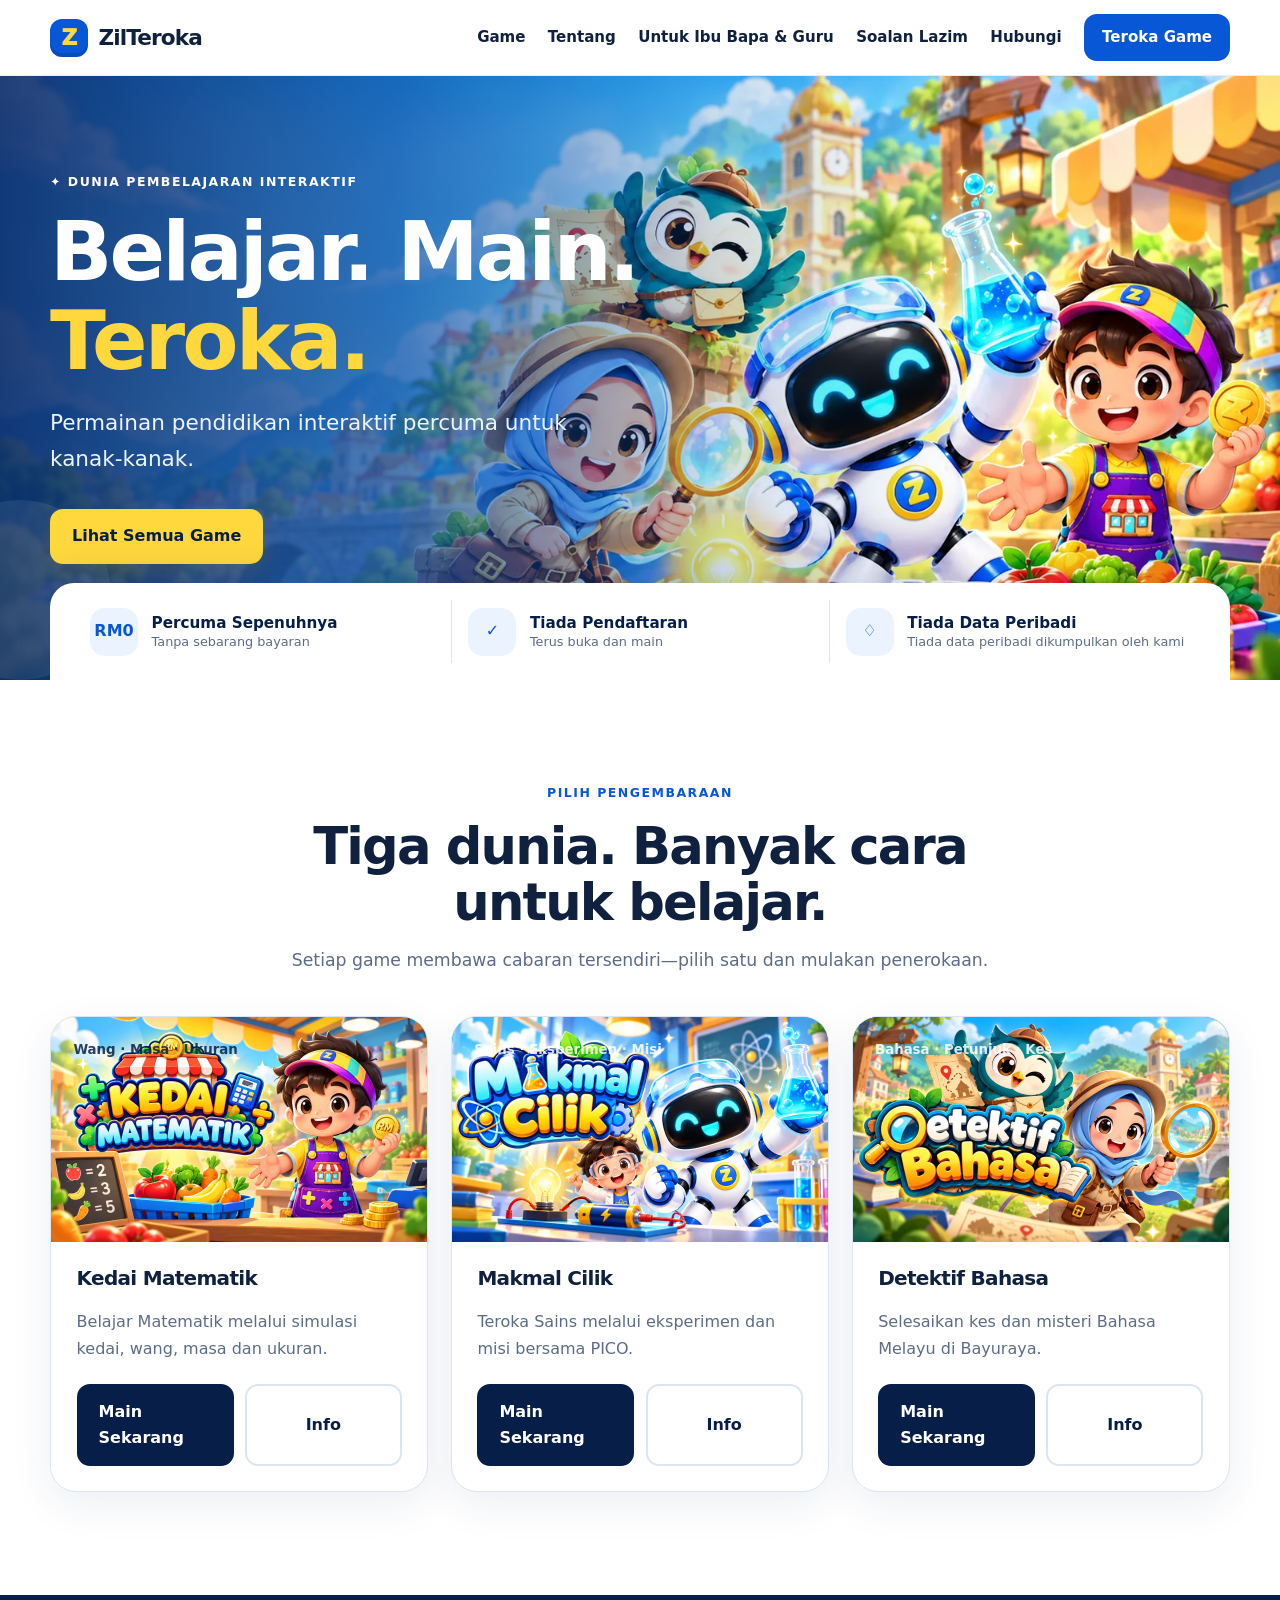
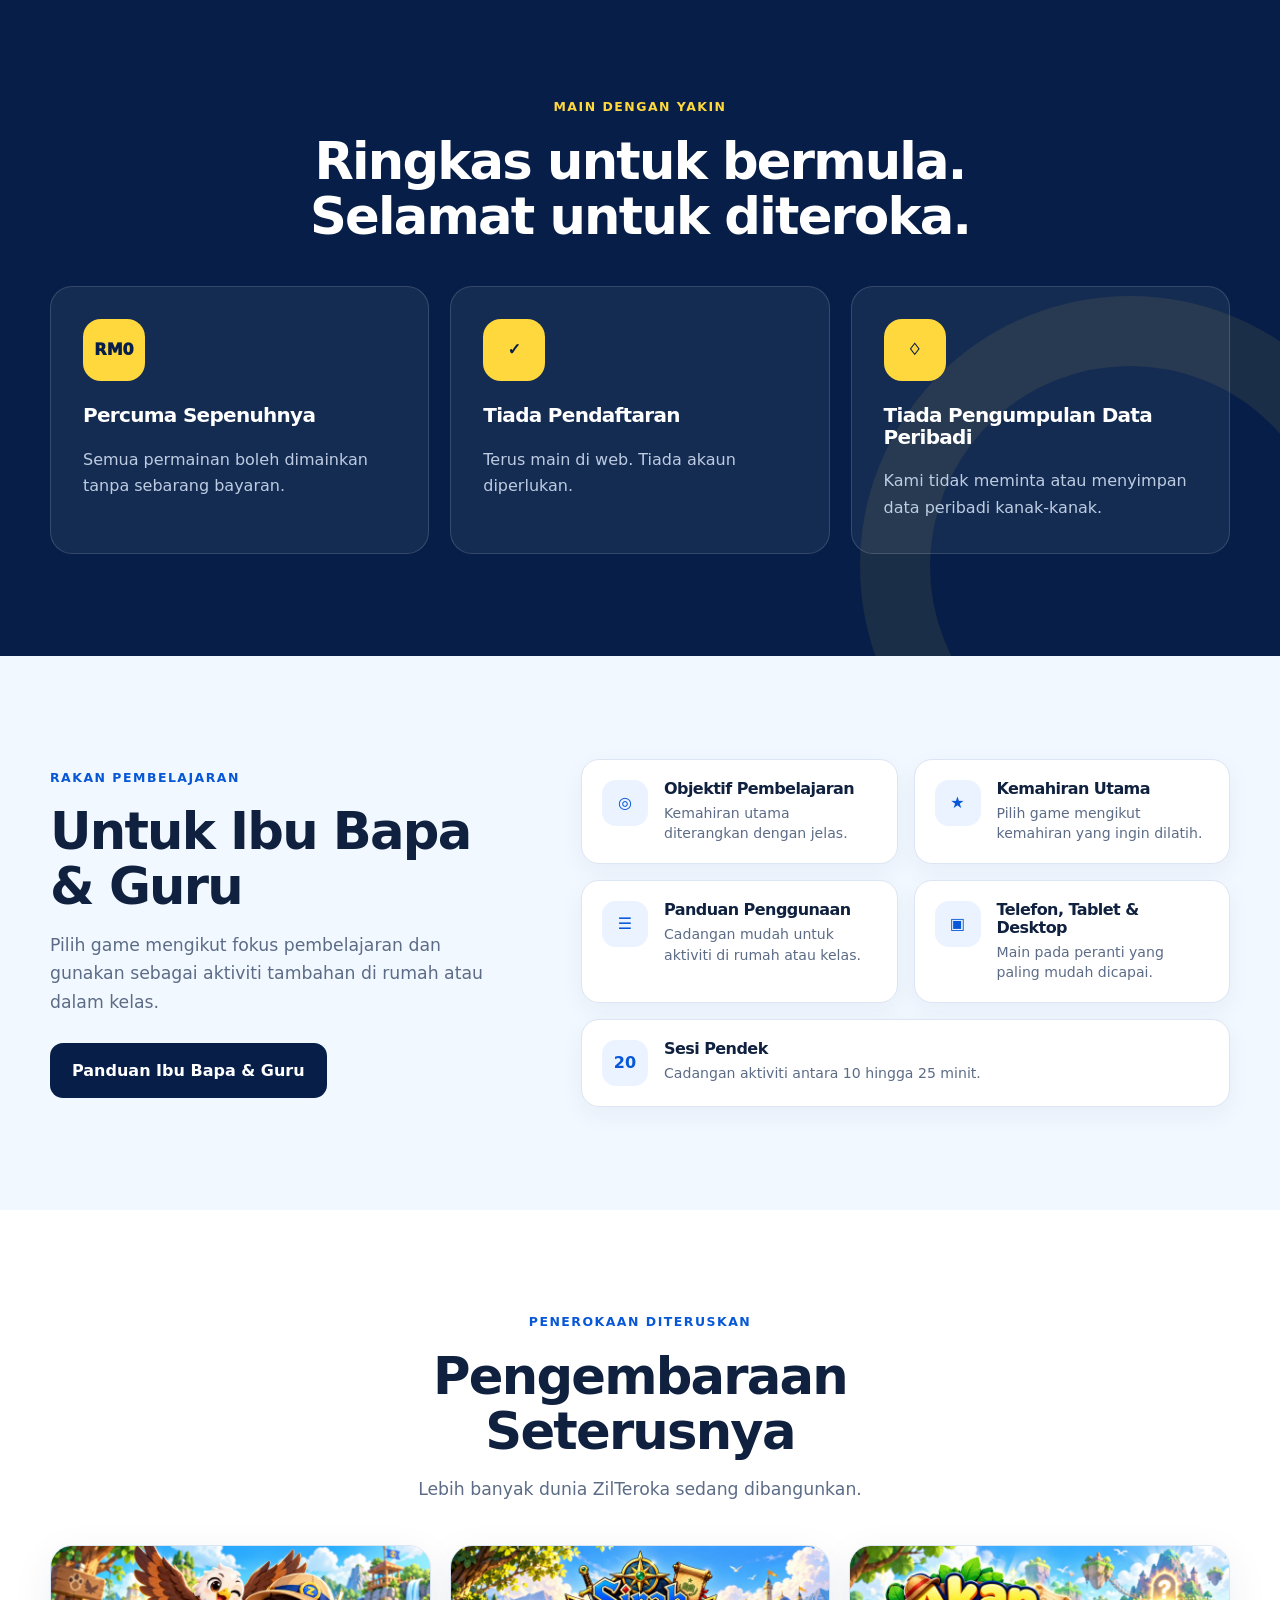
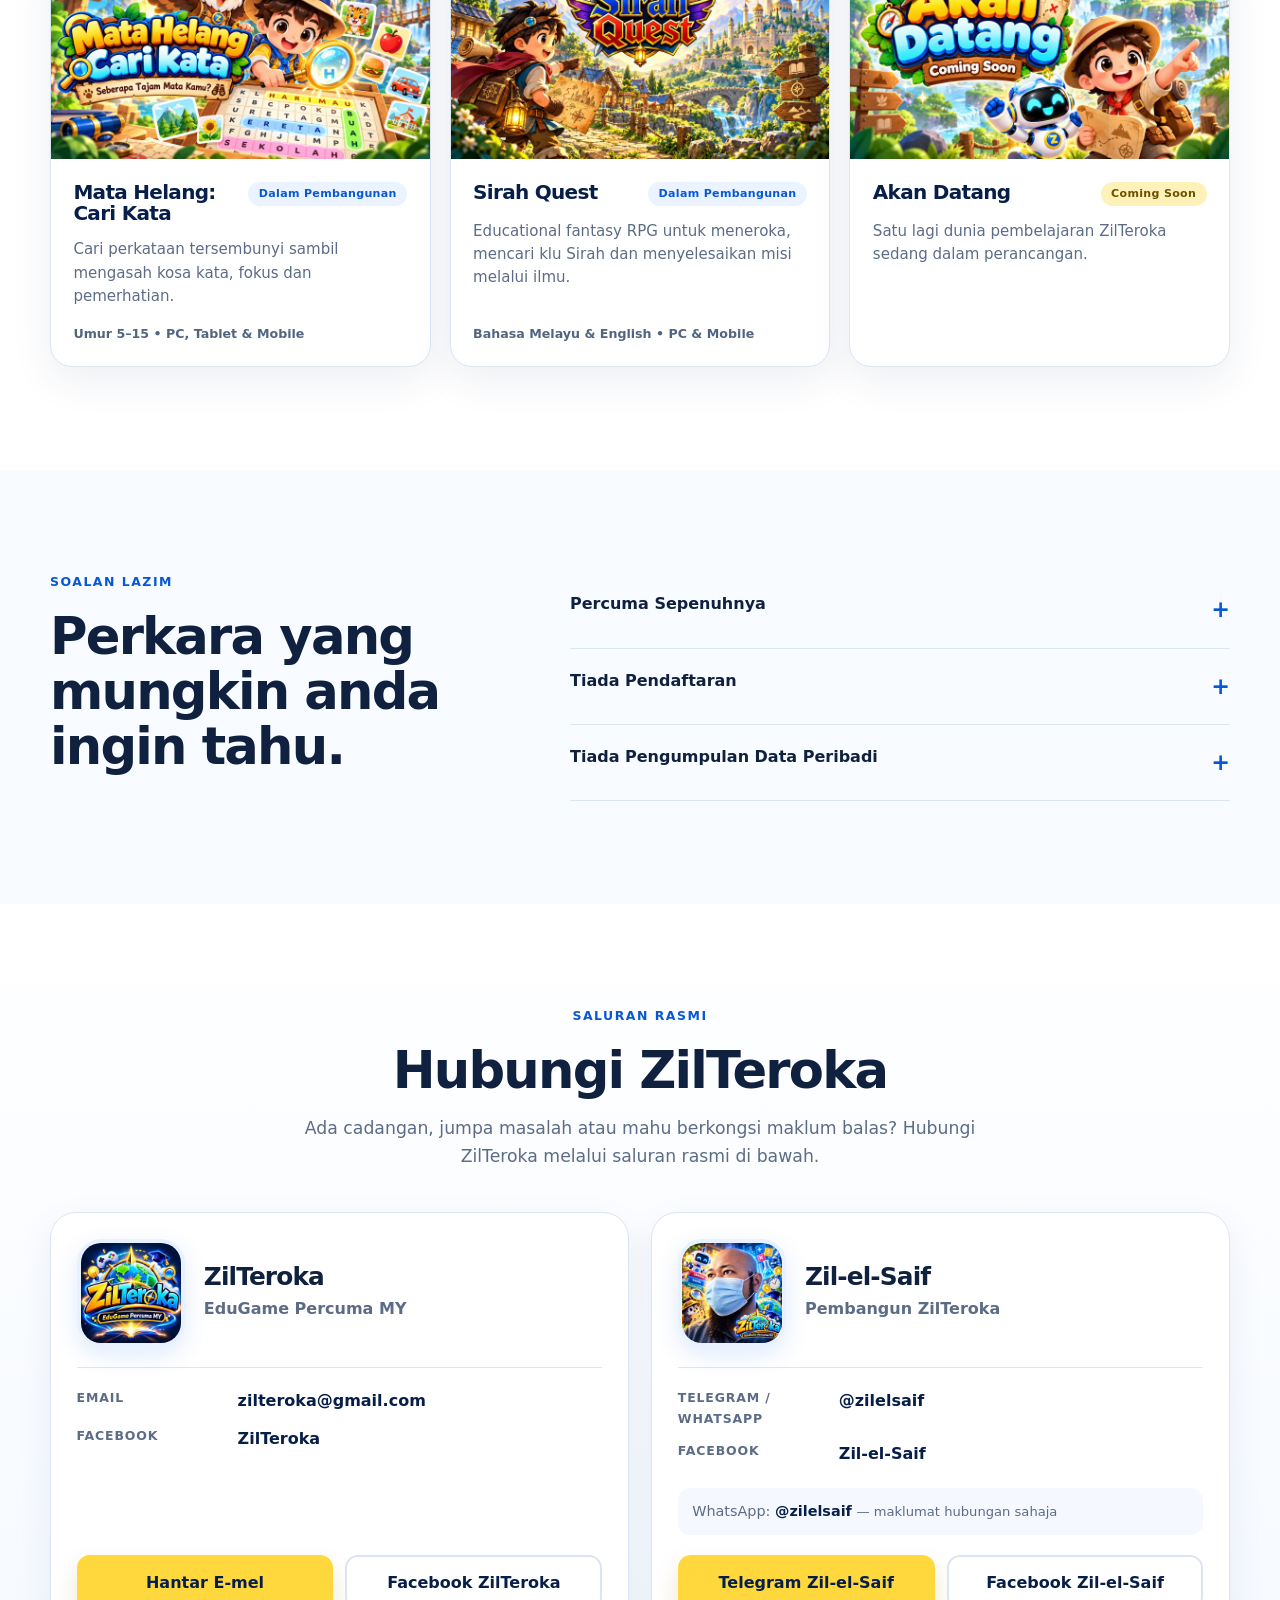
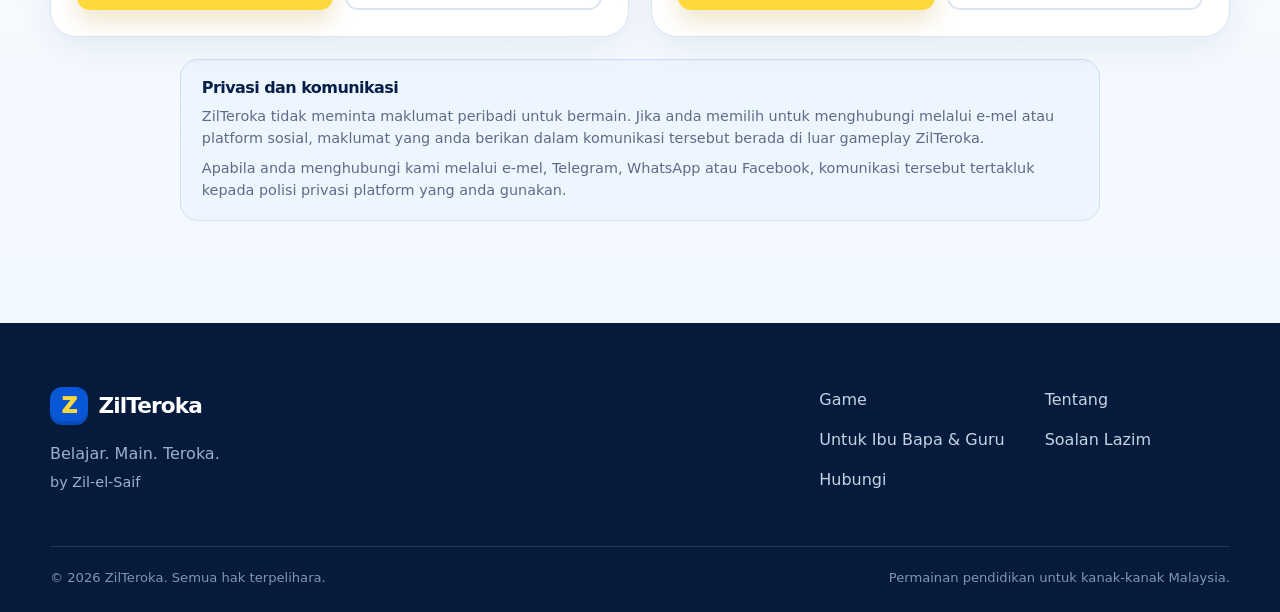
==== commit b0ac4b8f: "release: ZilTeroka v0.4.0 — Trust & Information" ====
--- a/index.html
+++ b/index.html
@@ -146,6 +146,52 @@
           <details><summary>Tiada Pendaftaran</summary><p>Tiada akaun diperlukan—buka game dan terus bermain.</p></details>
           <details><summary>Tiada Pengumpulan Data Peribadi</summary><p>Tiada data peribadi dikumpulkan oleh kami.</p></details>
         </div>
+      </div>
+    </section>
+
+    <section class="section contact-section" id="hubungi" aria-labelledby="contact-title">
+      <div class="container">
+        <div class="section-heading">
+          <p class="eyebrow">Saluran rasmi</p>
+          <h2 id="contact-title">Hubungi ZilTeroka</h2>
+          <p>Ada cadangan, jumpa masalah atau mahu berkongsi maklum balas? Hubungi ZilTeroka melalui saluran rasmi di bawah.</p>
+        </div>
+        <div class="contact-grid">
+          <article class="contact-card">
+            <header class="contact-identity">
+              <img class="contact-avatar" src="assets/contact/zilteroka-profile.webp" alt="Profil rasmi ZilTeroka — EduGame Percuma MY" width="512" height="512" loading="lazy" decoding="async">
+              <div><h3>ZilTeroka</h3><p>EduGame Percuma MY</p></div>
+            </header>
+            <dl class="contact-details">
+              <div><dt>Email</dt><dd><a href="mailto:zilteroka@gmail.com">zilteroka@gmail.com</a></dd></div>
+              <div><dt>Facebook</dt><dd>ZilTeroka</dd></div>
+            </dl>
+            <div class="contact-actions">
+              <a class="button button-primary" href="mailto:zilteroka@gmail.com">Hantar E-mel</a>
+              <a class="button button-info" href="https://www.facebook.com/zilteroka" target="_blank" rel="noopener noreferrer">Facebook ZilTeroka</a>
+            </div>
+          </article>
+          <article class="contact-card">
+            <header class="contact-identity">
+              <img class="contact-avatar" src="assets/contact/zilelsaif-profile.webp" alt="Profil rasmi Zil-el-Saif, pembangun ZilTeroka" width="512" height="512" loading="lazy" decoding="async">
+              <div><h3>Zil-el-Saif</h3><p>Pembangun ZilTeroka</p></div>
+            </header>
+            <dl class="contact-details">
+              <div><dt>Telegram / WhatsApp</dt><dd>@zilelsaif</dd></div>
+              <div><dt>Facebook</dt><dd>Zil-el-Saif</dd></div>
+            </dl>
+            <p class="contact-whatsapp">WhatsApp: <strong>@zilelsaif</strong> <span>— maklumat hubungan sahaja</span></p>
+            <div class="contact-actions">
+              <a class="button button-primary" href="https://t.me/zilelsaif" target="_blank" rel="noopener noreferrer">Telegram Zil-el-Saif</a>
+              <a class="button button-info" href="https://www.facebook.com/zilelsaif" target="_blank" rel="noopener noreferrer">Facebook Zil-el-Saif</a>
+            </div>
+          </article>
+        </div>
+        <aside class="contact-privacy" aria-label="Privasi apabila menghubungi ZilTeroka">
+          <h3>Privasi dan komunikasi</h3>
+          <p>ZilTeroka tidak meminta maklumat peribadi untuk bermain. Jika anda memilih untuk menghubungi melalui e-mel atau platform sosial, maklumat yang anda berikan dalam komunikasi tersebut berada di luar gameplay ZilTeroka.</p>
+          <p>Apabila anda menghubungi kami melalui e-mel, Telegram, WhatsApp atau Facebook, komunikasi tersebut tertakluk kepada polisi privasi platform yang anda gunakan.</p>
+        </aside>
       </div>
     </section>
   </main>
@@ -222,10 +268,10 @@
     </section>
   </div>
 
-  <footer class="site-footer" id="hubungi">
+  <footer class="site-footer">
     <div class="container footer-grid">
       <div><a class="brand brand-footer" href="#utama"><span class="brand-mark">Z</span><span>ZilTeroka</span></a><p>Belajar. Main. Teroka.</p><p class="byline">by Zil-el-Saif</p></div>
-      <nav aria-label="Navigasi footer"><a href="#game">Game</a><a href="#tentang">Tentang</a><a href="#ibu-bapa-guru">Untuk Ibu Bapa &amp; Guru</a><a href="#soalan-lazim">Soalan Lazim</a><a href="mailto:hello@example.com">Hubungi</a></nav>
+      <nav aria-label="Navigasi footer"><a href="#game">Game</a><a href="#tentang">Tentang</a><a href="#ibu-bapa-guru">Untuk Ibu Bapa &amp; Guru</a><a href="#soalan-lazim">Soalan Lazim</a><a href="#hubungi">Hubungi</a></nav>
     </div>
     <div class="container footer-bottom"><p>© <span data-year></span> ZilTeroka. Semua hak terpelihara.</p><p>Permainan pendidikan untuk kanak-kanak Malaysia.</p></div>
   </footer>
--- a/css/style.css
+++ b/css/style.css
@@ -30,6 +30,40 @@
   .hero h1{margin-bottom:.8rem}
   .hero-lead{margin-bottom:1.15rem}
   .hero-board{min-height:155px}
+}
+
+/* v0.4.0 contact section */
+.contact-section{background:linear-gradient(180deg,#fff 0%,#f2f8ff 100%)}
+.contact-grid{display:grid;grid-template-columns:repeat(2,minmax(0,1fr));gap:1.4rem}
+.contact-card{display:flex;flex-direction:column;padding:1.6rem;border:1px solid var(--line);border-radius:var(--radius);background:#fff;box-shadow:0 12px 36px rgba(10,48,100,.07)}
+.contact-identity{display:flex;align-items:center;gap:1.2rem;padding-bottom:1.25rem;border-bottom:1px solid var(--line)}
+.contact-avatar{width:108px;height:108px;flex:0 0 108px;border:4px solid #e7f1ff;border-radius:24px;object-fit:cover;box-shadow:0 8px 24px rgba(7,87,214,.12)}
+.contact-identity h3{font-size:1.55rem;margin-bottom:.35rem}
+.contact-identity p{margin:0;color:var(--muted);font-weight:750}
+.contact-details{display:grid;gap:.75rem;margin:1.25rem 0}
+.contact-details div{display:grid;grid-template-columns:145px 1fr;gap:1rem;align-items:start}
+.contact-details dt{color:var(--muted);font-size:.78rem;font-weight:850;text-transform:uppercase;letter-spacing:.07em}
+.contact-details dd{margin:0;color:var(--navy);font-weight:800;overflow-wrap:anywhere}
+.contact-details a:hover{text-decoration:underline;text-underline-offset:3px}
+.contact-whatsapp{margin:0 0 1.25rem;padding:.75rem .9rem;border-radius:12px;background:var(--bg);color:var(--muted);font-size:.9rem}
+.contact-whatsapp strong{color:var(--navy)}
+.contact-whatsapp span{font-size:.82rem}
+.contact-actions{display:flex;gap:.75rem;margin-top:auto}
+.contact-actions .button{flex:1;min-height:48px;text-align:center}
+.contact-privacy{max-width:920px;margin:1.4rem auto 0;padding:1.15rem 1.3rem;border:1px solid #cfe0f4;border-radius:18px;background:#edf6ff}
+.contact-privacy h3{font-size:1rem;margin-bottom:.55rem;color:var(--navy)}
+.contact-privacy p{margin:0;color:var(--muted);font-size:.9rem;line-height:1.55}
+.contact-privacy p+p{margin-top:.45rem}
+@media(max-width:680px){
+  .contact-grid{grid-template-columns:1fr}
+  .contact-card{padding:1.15rem}
+  .contact-identity{gap:1rem}
+  .contact-avatar{width:84px;height:84px;flex-basis:84px;border-radius:20px}
+  .contact-identity h3{font-size:1.3rem}
+  .contact-details div{grid-template-columns:1fr;gap:.15rem}
+  .contact-actions{flex-direction:column}
+  .contact-actions .button{width:100%;flex:auto}
+  .contact-privacy{padding:1rem}
 }
 
 /* v0.3.0 parent and teacher guide, reusing the global dialog. */
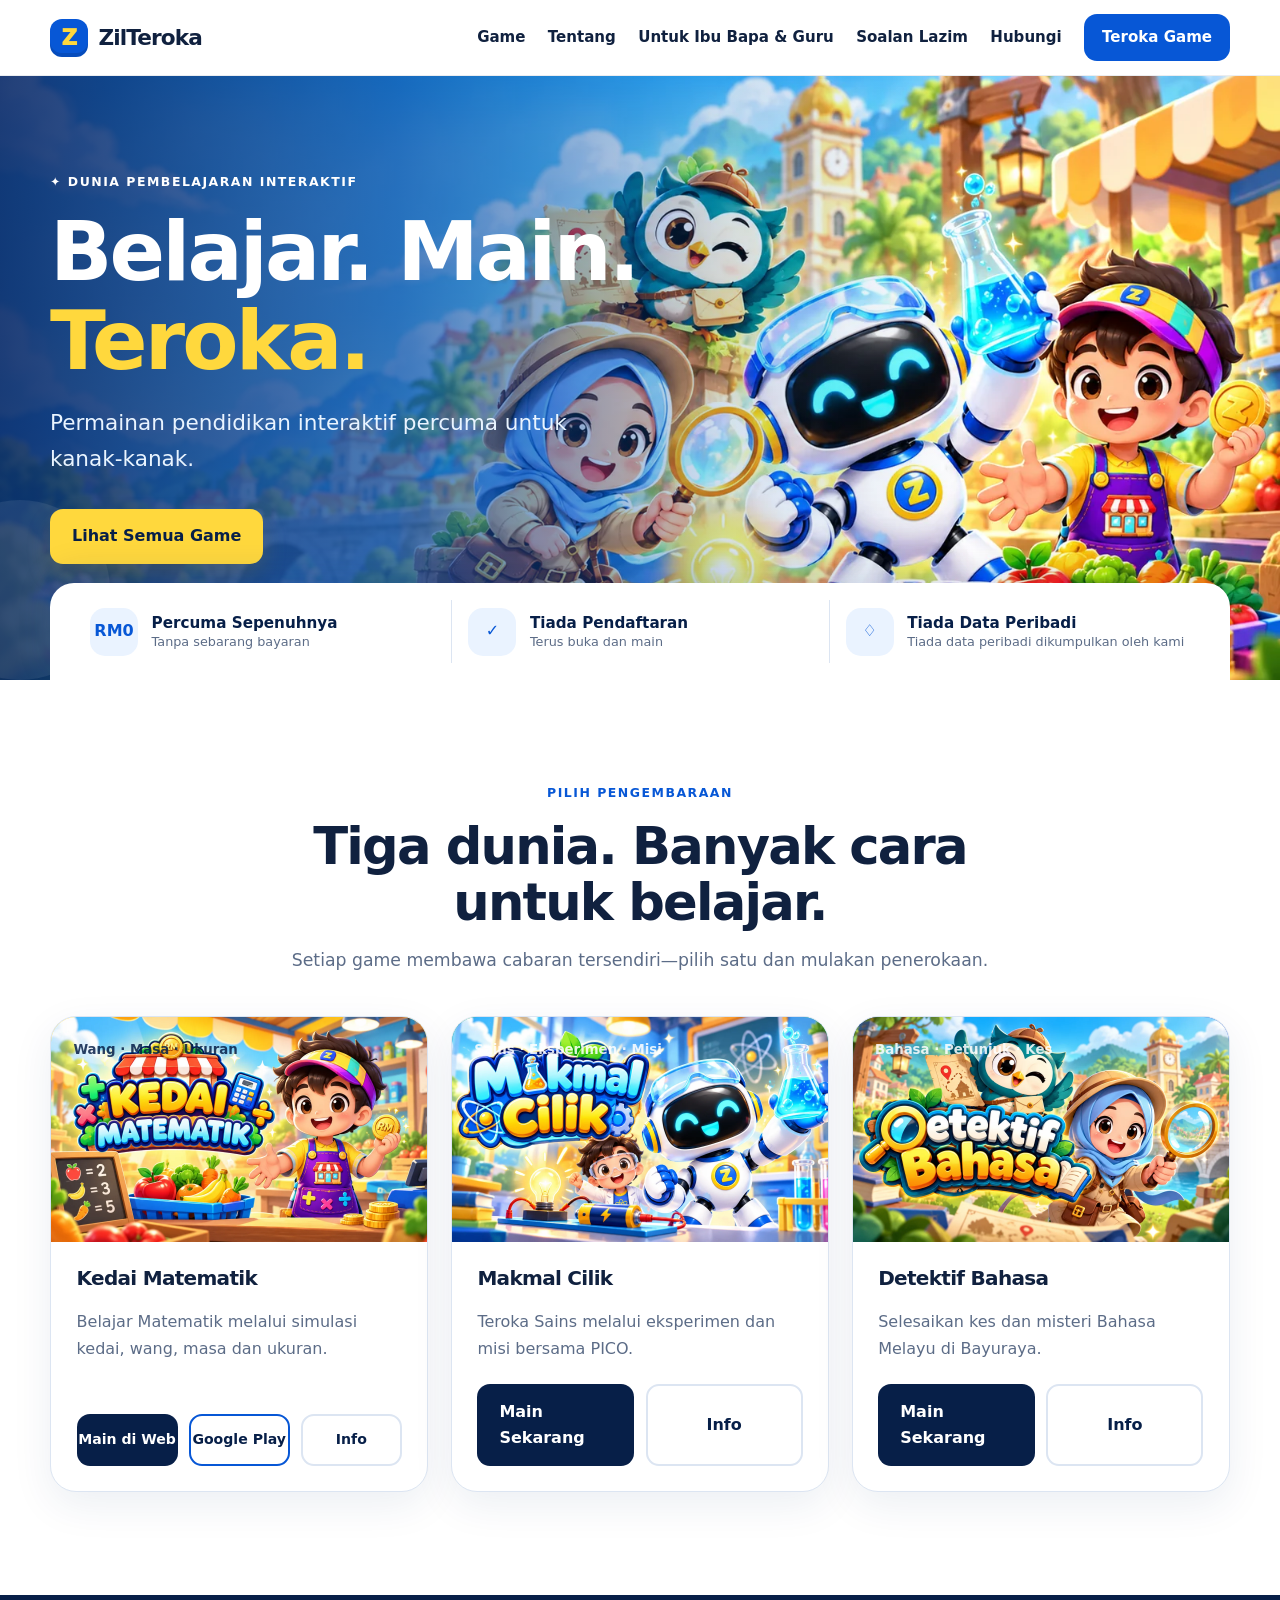
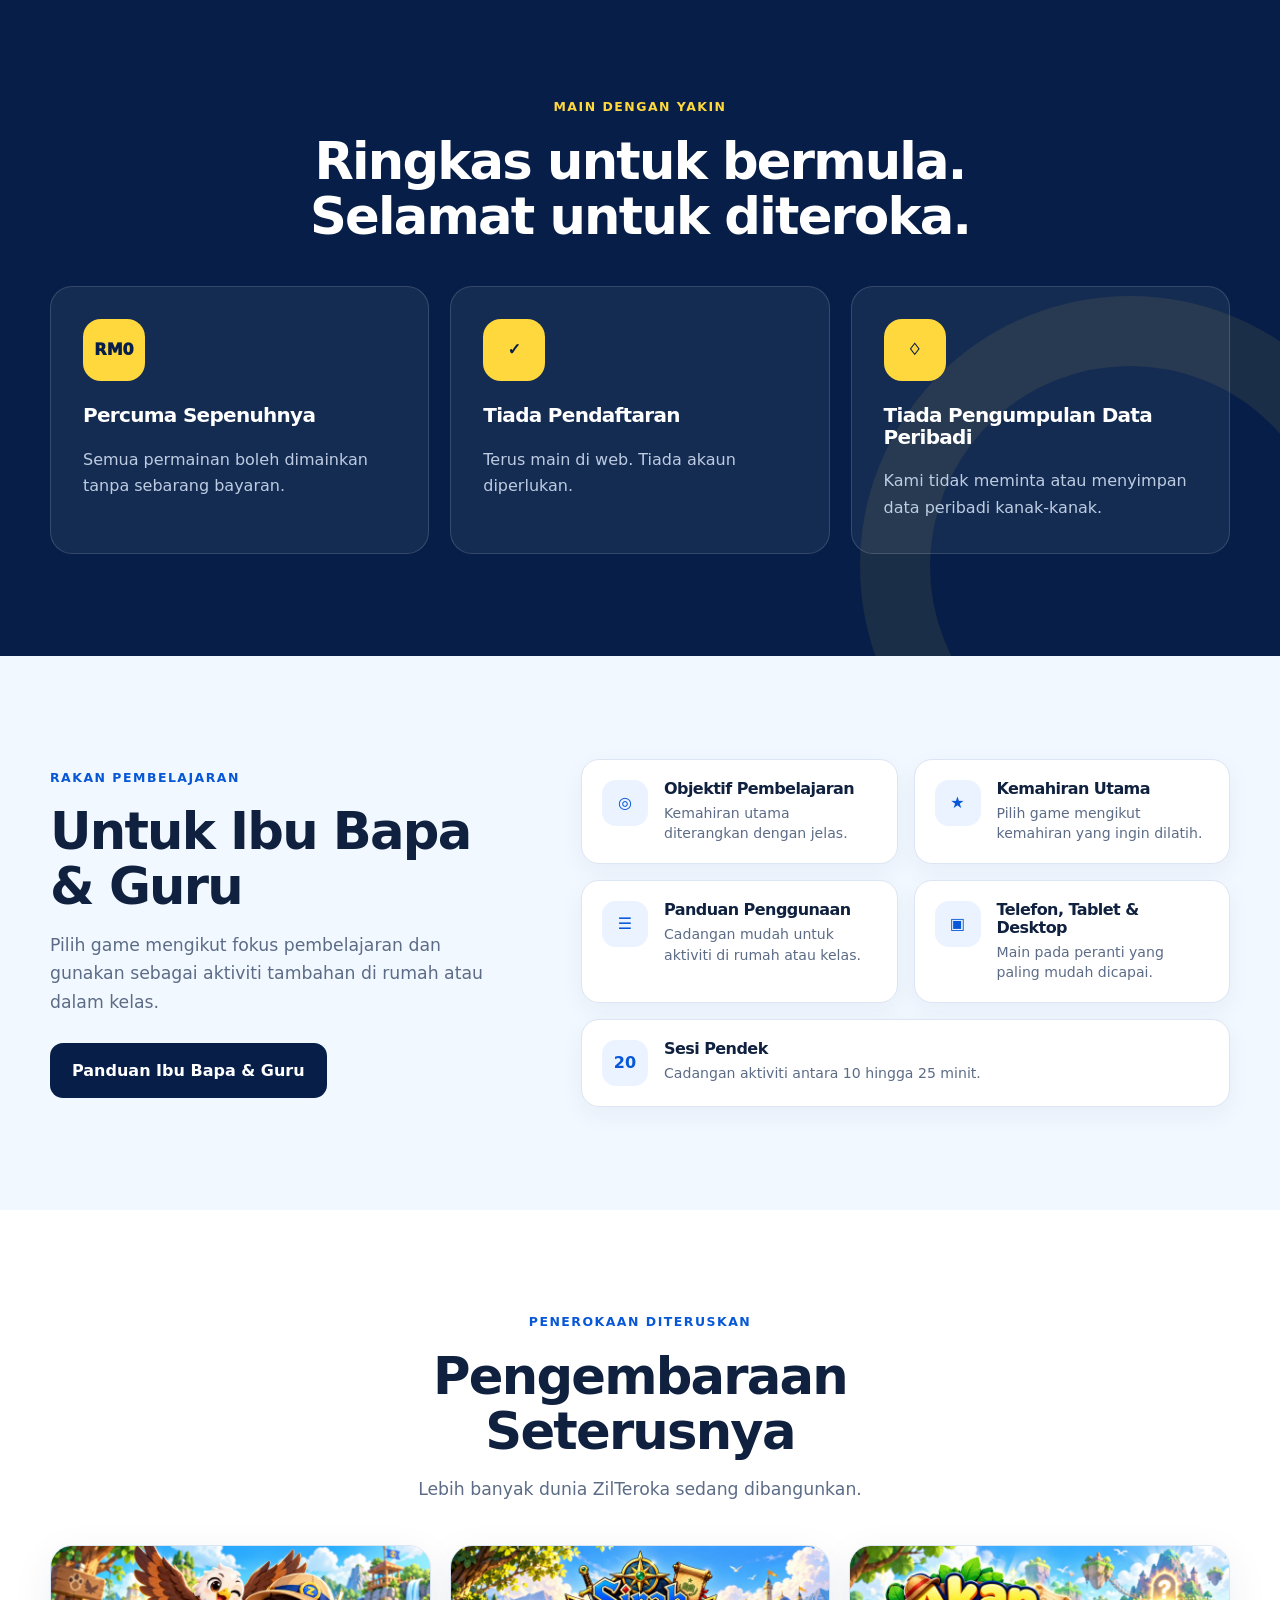
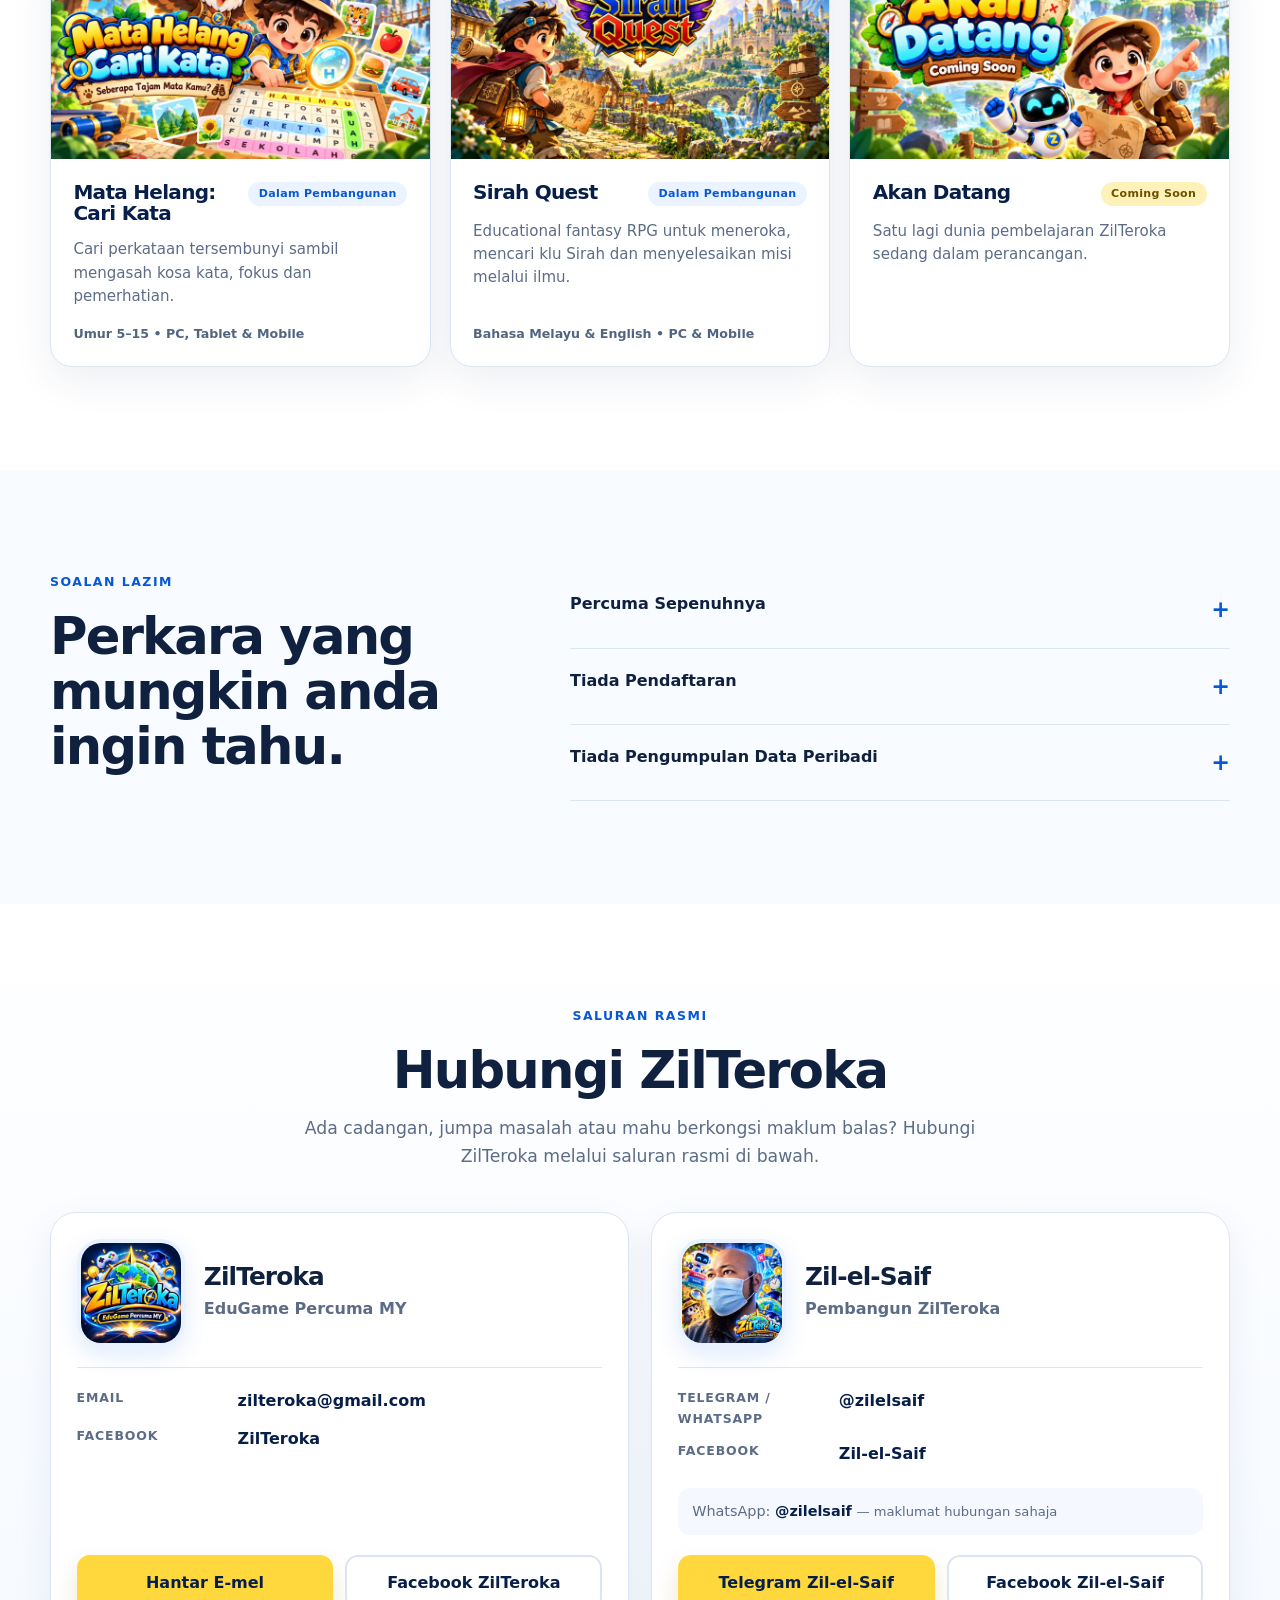
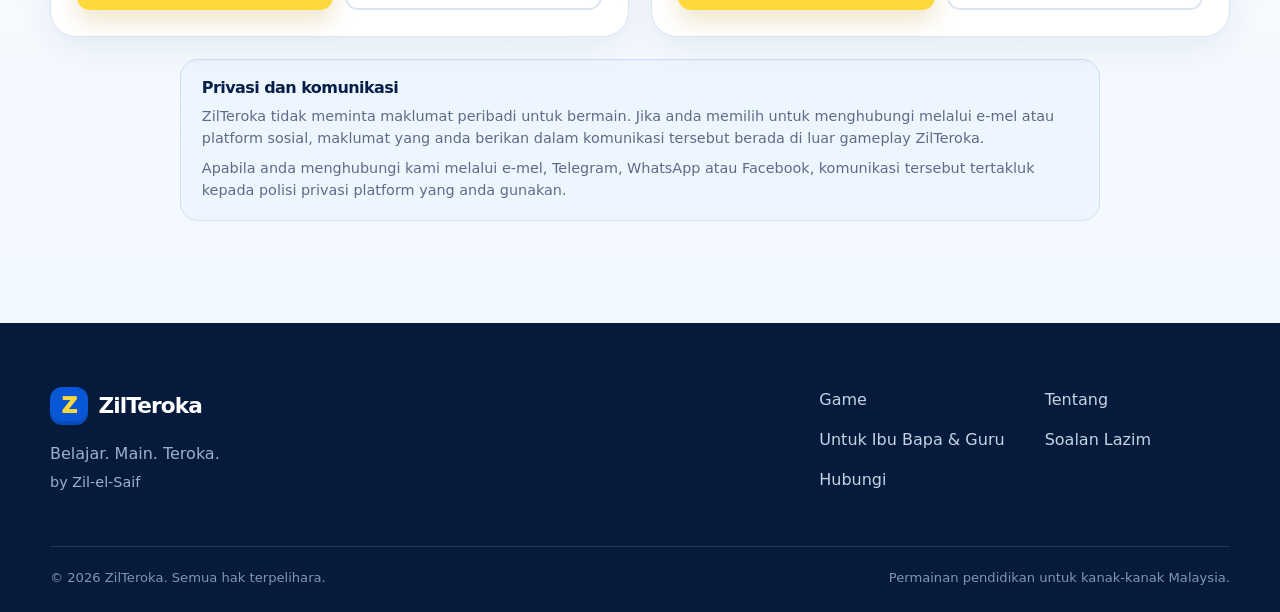
==== commit 27bd154f: "ZilTeroka v0.4.2 — Google Play Availability" ====
--- a/index.html
+++ b/index.html
@@ -14,7 +14,10 @@
   <meta property="og:url" content="https://zilteroka.pages.dev/">
   <link rel="preload" as="image" href="assets/ui/hero-zilteroka-desktop.webp" media="(min-width: 681px)">
   <link rel="preload" as="image" href="assets/ui/hero-zilteroka-mobile.webp" media="(max-width: 680px)">
-  <link rel="icon" type="image/svg+xml" href="data:image/svg+xml,%3Csvg xmlns='http://www.w3.org/2000/svg' viewBox='0 0 64 64'%3E%3Crect width='64' height='64' rx='18' fill='%230757d6'/%3E%3Cpath d='M15 16h34v9L28 47h21v9H15v-9l21-22H15z' fill='%23ffd83d'/%3E%3C/svg%3E">
+  <link rel="icon" href="assets/brand/favicon.svg" type="image/svg+xml">
+  <link rel="icon" href="assets/brand/favicon-32x32.png" type="image/png" sizes="32x32">
+  <link rel="icon" href="assets/brand/favicon-16x16.png" type="image/png" sizes="16x16">
+  <link rel="apple-touch-icon" href="assets/brand/apple-touch-icon.png">
   <link rel="stylesheet" href="css/style.css">
   <script src="js/main.js" defer></script>
 </head>
@@ -208,7 +211,10 @@
         <h2 id="game-modal-title" data-modal-title></h2>
         <p class="game-modal-summary" id="game-modal-summary" data-modal-summary></p>
         <dl class="game-modal-details" data-modal-details></dl>
-        <a class="button button-primary game-modal-cta" href="#" data-modal-cta></a>
+        <div class="game-modal-actions">
+          <a class="button button-primary game-modal-cta" href="#" data-modal-cta></a>
+          <a class="button button-store game-modal-cta" href="#" target="_blank" rel="noopener noreferrer" data-modal-play-store-cta hidden>Dapatkan di Google Play</a>
+        </div>
         <div class="parent-guide" data-parent-guide hidden>
           <div class="guide-accordions">
             <details class="guide-game" open>
--- a/css/style.css
+++ b/css/style.css
@@ -146,6 +146,9 @@
 .game-modal-details dt{color:var(--muted);font-size:.76rem;font-weight:850;text-transform:uppercase;letter-spacing:.08em}
 .game-modal-details dd{margin:.15rem 0 0;color:var(--navy);font-weight:800;line-height:1.35}
 .game-modal-cta{width:100%}
+.button-store{background:#fff;color:var(--navy);border-color:var(--blue)}
+.game-actions.has-play-store .button{min-width:0;padding-inline:.3rem;font-size:.88rem;white-space:nowrap}
+.game-modal-actions{display:grid;gap:.75rem}
 @media(max-width:680px){
   .game-modal{place-items:end center;padding:0}
   .game-modal-panel{grid-template-columns:1fr;width:100%;max-height:94dvh;border-radius:24px 24px 0 0}
@@ -158,4 +161,7 @@
   .game-modal-details{margin:1rem 0;grid-template-columns:1fr 1fr}
   .game-modal-details div{padding:.65rem .45rem .65rem 0}
   .game-modal-details dd{font-size:.9rem}
+  .game-actions.has-play-store{display:grid;grid-template-columns:repeat(2,minmax(0,1fr))}
+  .game-actions.has-play-store .button{min-width:0;padding-inline:.65rem}
+  .game-actions.has-play-store .button-info{grid-column:1/-1}
 }
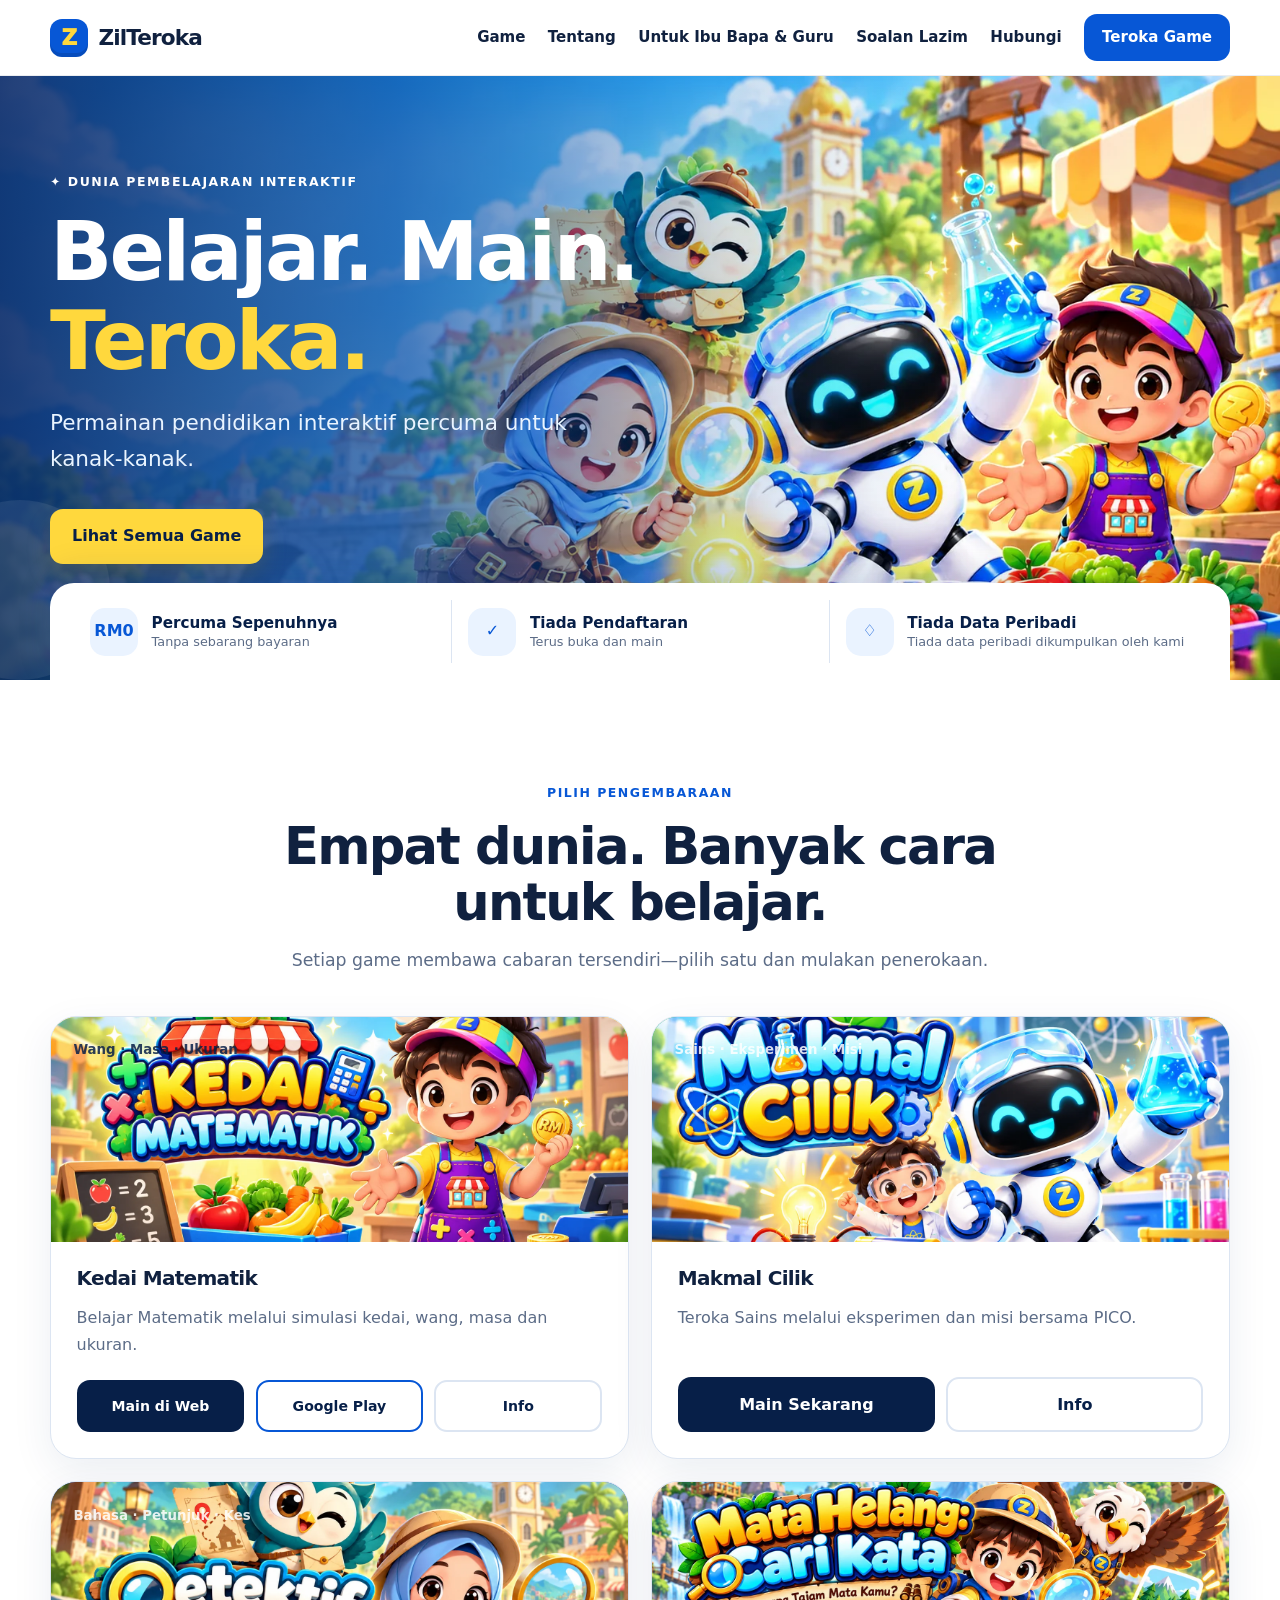
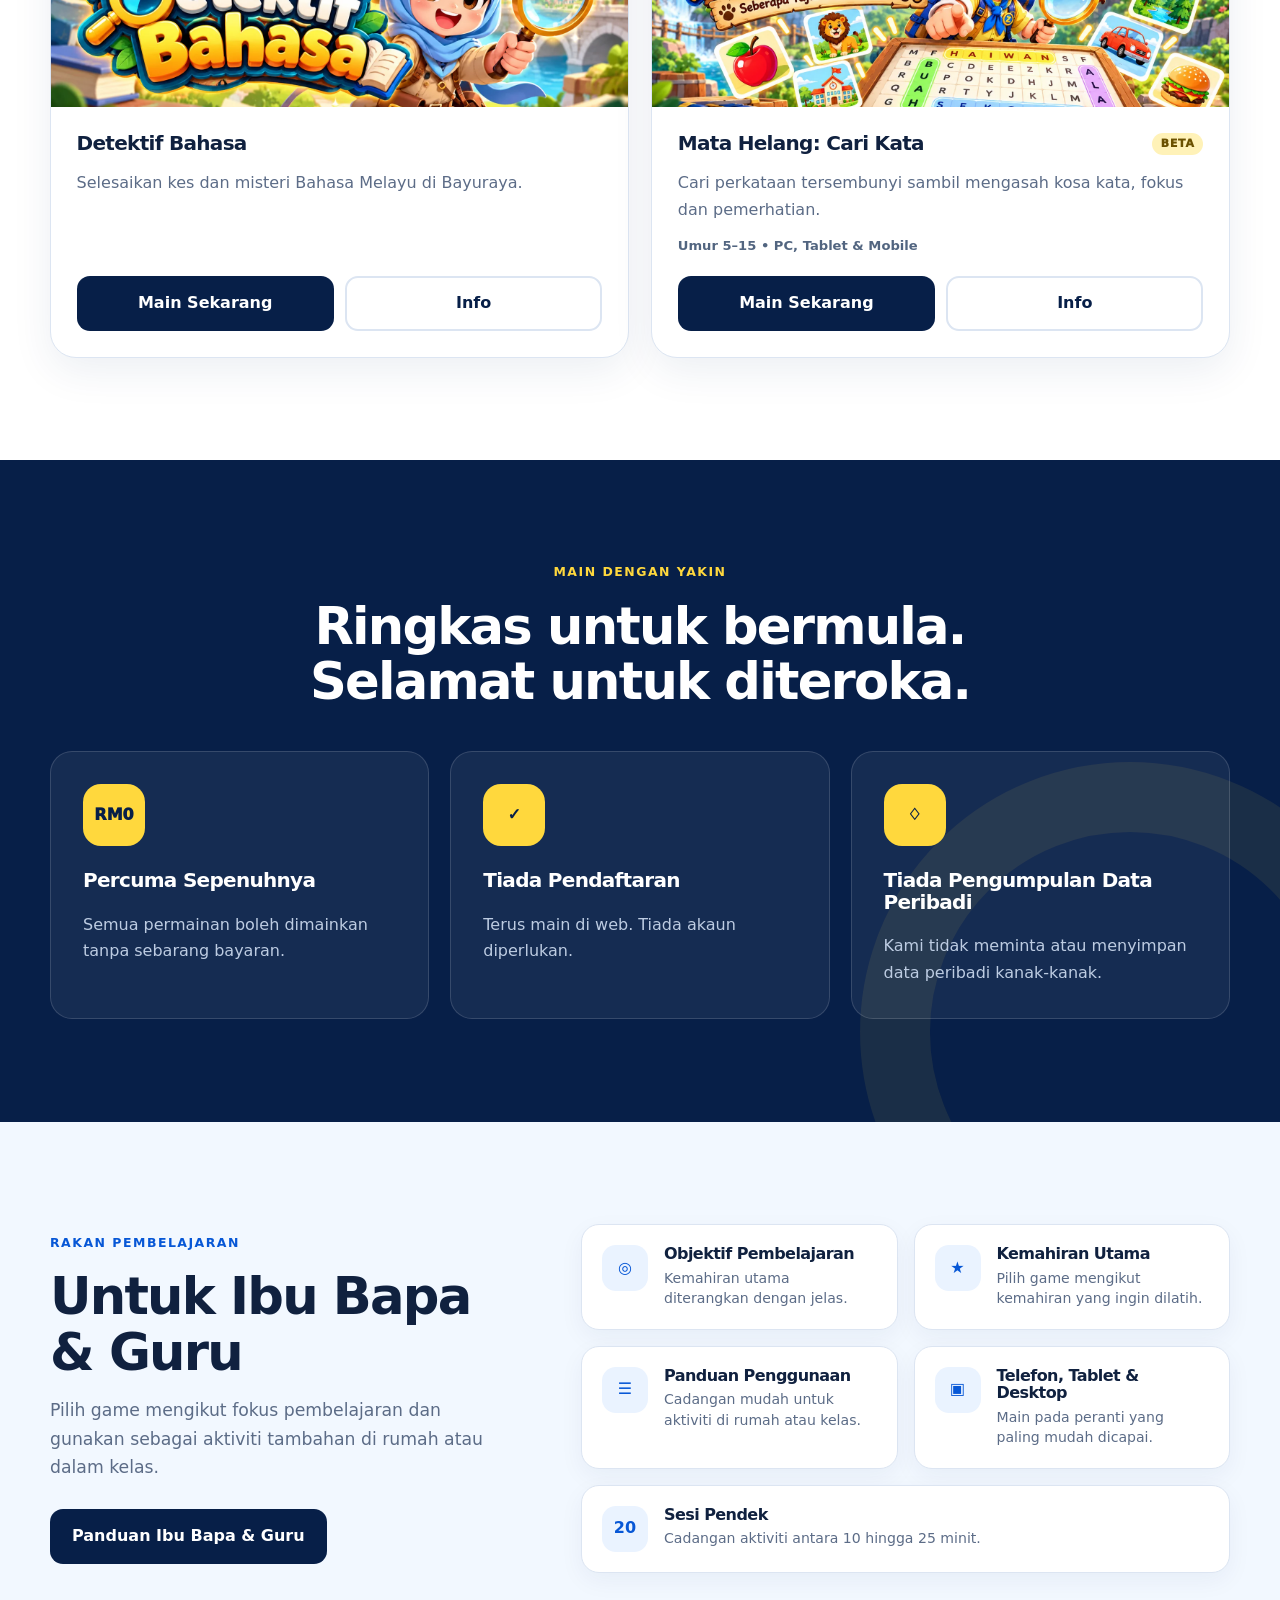
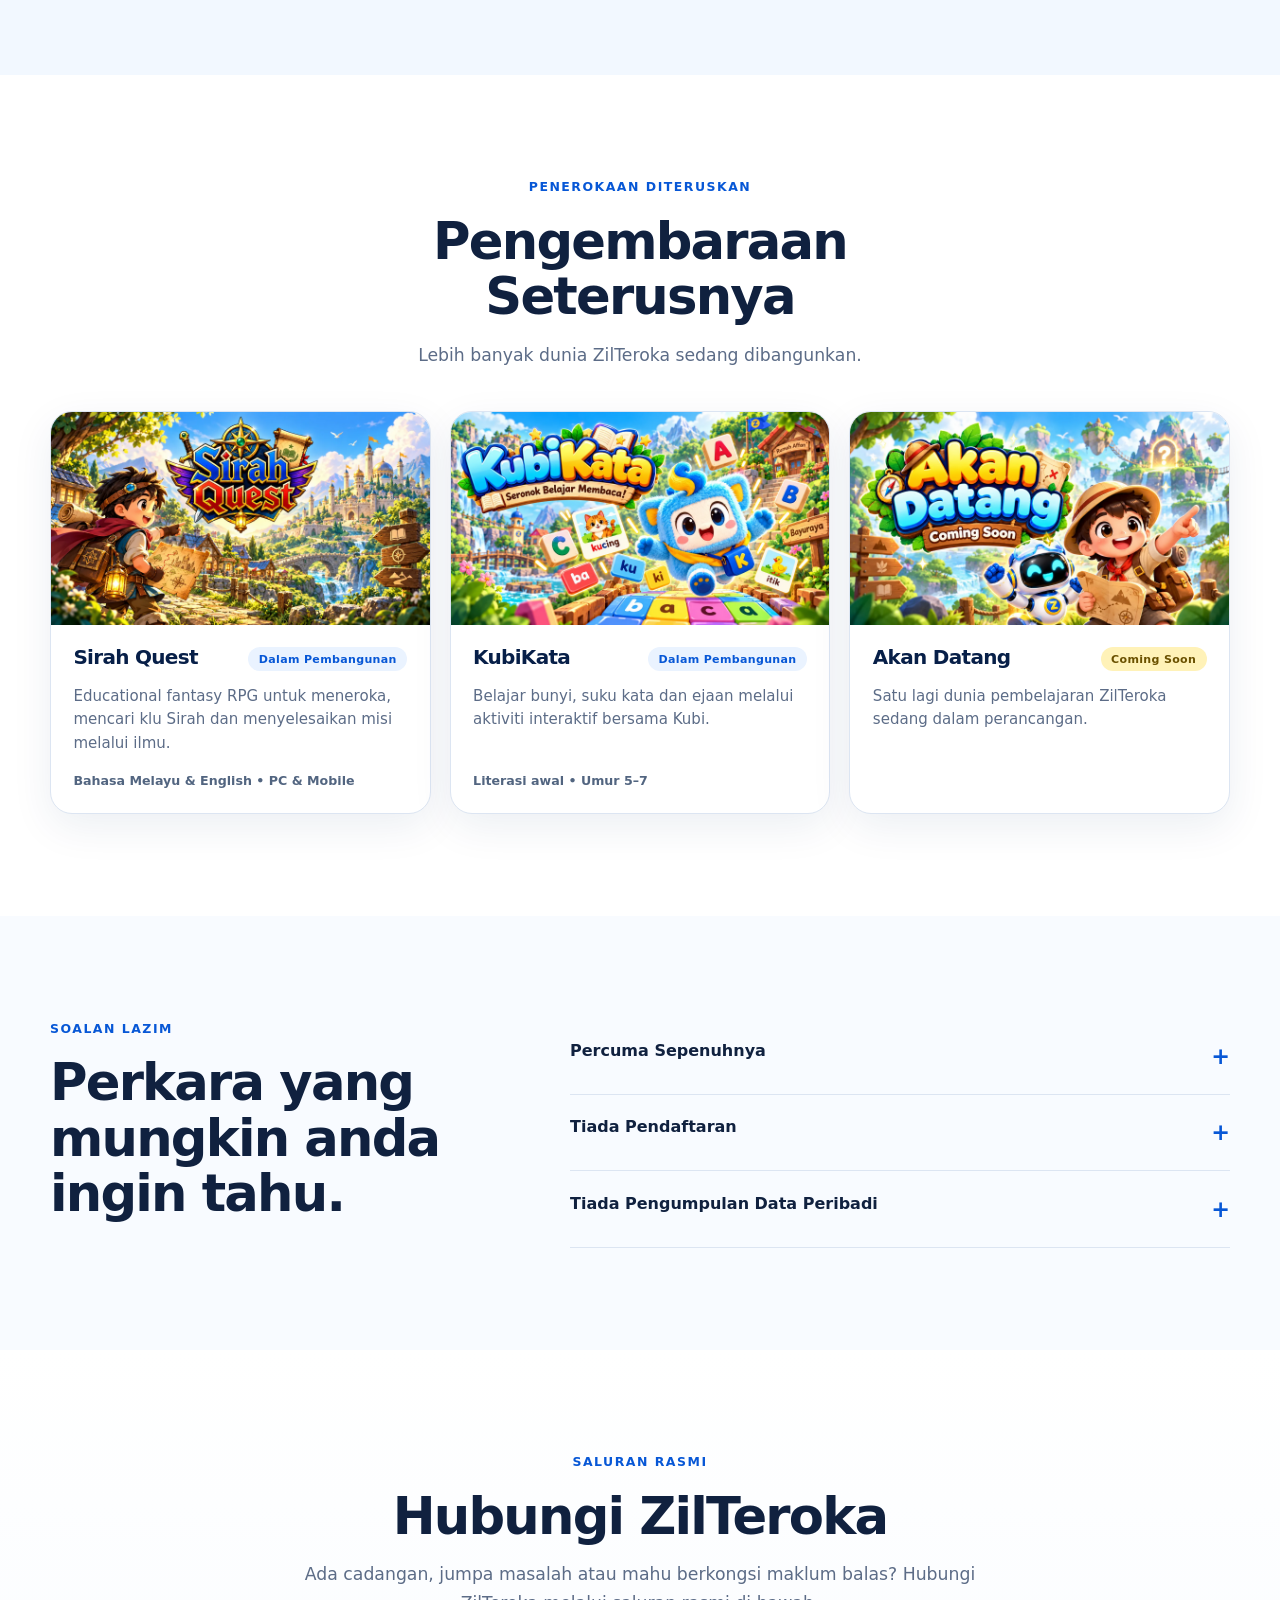
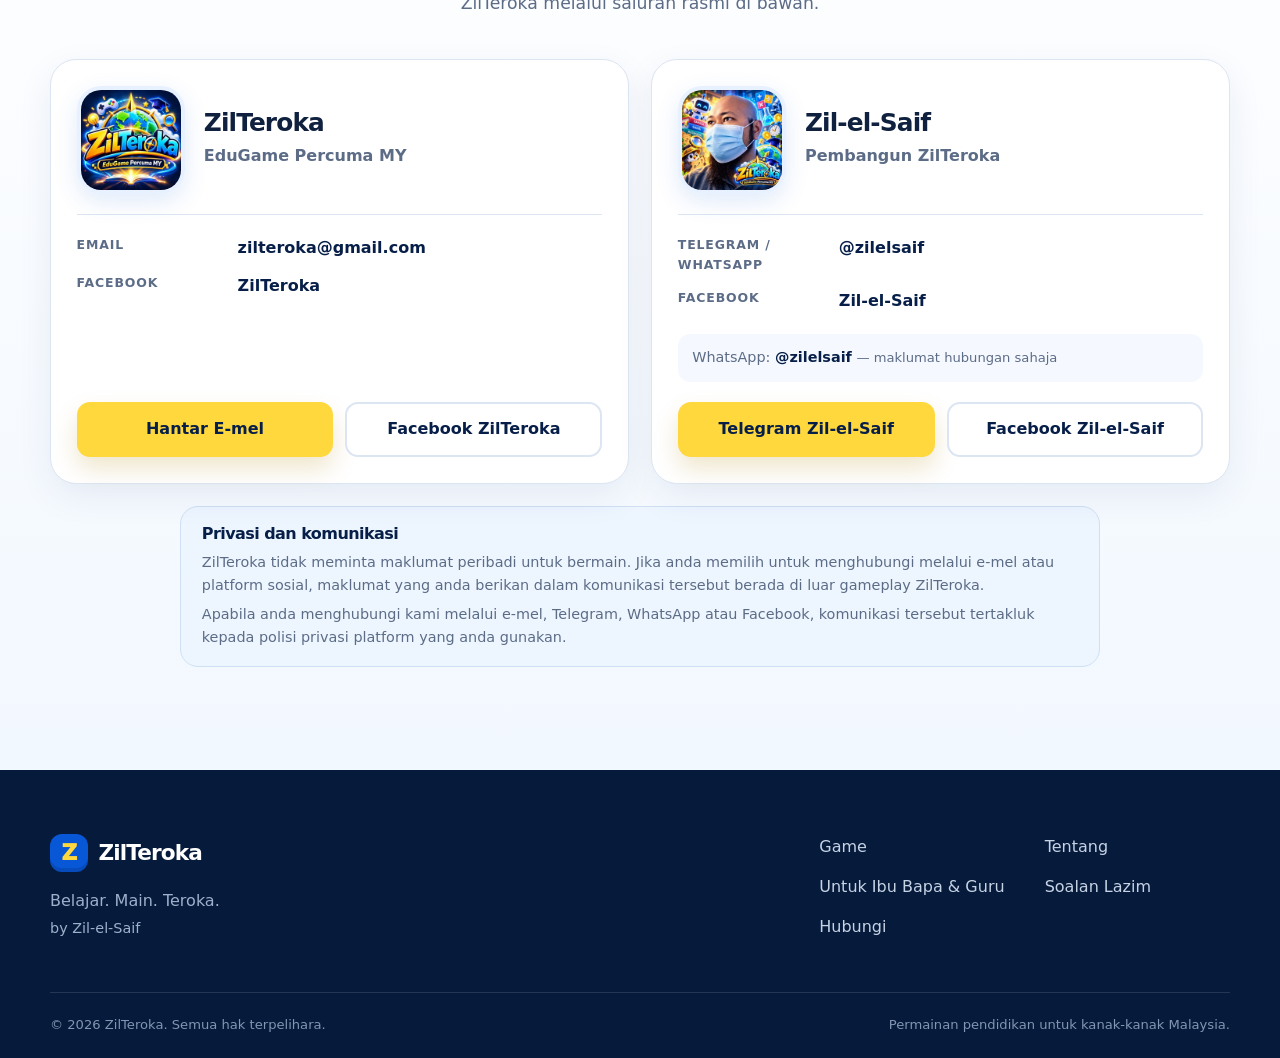
==== commit bfb53d81: "release: ZilTeroka v0.4.3 — Mata Helang Beta & KubiKata Preview" ====
--- a/index.html
+++ b/index.html
@@ -67,7 +67,7 @@
       <div class="container">
         <div class="section-heading">
           <p class="eyebrow">Pilih pengembaraan</p>
-          <h2 id="games-title">Tiga dunia. Banyak cara untuk belajar.</h2>
+          <h2 id="games-title">Empat dunia. Banyak cara untuk belajar.</h2>
           <p>Setiap game membawa cabaran tersendiri—pilih satu dan mulakan penerokaan.</p>
         </div>
         <div class="game-grid" data-game-grid></div>
@@ -115,19 +115,19 @@
         </div>
         <div class="future-grid" aria-label="Pengembaraan ZilTeroka seterusnya">
           <article class="future-card">
-            <img class="future-artwork" src="assets/games/mata-helang-coming-soon.webp" alt="Mata Helang: Cari Kata — game cari kata dan pemerhatian" width="1600" height="900" loading="lazy" decoding="async">
-            <div class="future-body">
-              <div class="future-heading"><h3>Mata Helang: Cari Kata</h3><span class="future-badge">Dalam Pembangunan</span></div>
-              <p>Cari perkataan tersembunyi sambil mengasah kosa kata, fokus dan pemerhatian.</p>
-              <p class="future-meta">Umur 5–15 • PC, Tablet &amp; Mobile</p>
-            </div>
-          </article>
-          <article class="future-card">
             <img class="future-artwork" src="assets/games/sirah-quest-coming-soon.webp" alt="Sirah Quest — pengembaraan pembelajaran Sirah" width="1600" height="900" loading="lazy" decoding="async">
             <div class="future-body">
               <div class="future-heading"><h3>Sirah Quest</h3><span class="future-badge">Dalam Pembangunan</span></div>
               <p>Educational fantasy RPG untuk meneroka, mencari klu Sirah dan menyelesaikan misi melalui ilmu.</p>
               <p class="future-meta">Bahasa Melayu &amp; English • PC &amp; Mobile</p>
+            </div>
+          </article>
+          <article class="future-card">
+            <img class="future-artwork" src="assets/games/kubikata-coming-soon.webp" alt="KubiKata — aktiviti literasi awal bersama Kubi" width="1600" height="900" loading="lazy" decoding="async">
+            <div class="future-body">
+              <div class="future-heading"><h3>KubiKata</h3><span class="future-badge">Dalam Pembangunan</span></div>
+              <p>Belajar bunyi, suku kata dan ejaan melalui aktiviti interaktif bersama Kubi.</p>
+              <p class="future-meta">Literasi awal • Umur 5–7</p>
             </div>
           </article>
           <article class="future-card">
@@ -211,6 +211,7 @@
         <h2 id="game-modal-title" data-modal-title></h2>
         <p class="game-modal-summary" id="game-modal-summary" data-modal-summary></p>
         <dl class="game-modal-details" data-modal-details></dl>
+        <p class="game-modal-note" data-modal-note hidden></p>
         <div class="game-modal-actions">
           <a class="button button-primary game-modal-cta" href="#" data-modal-cta></a>
           <a class="button button-store game-modal-cta" href="#" target="_blank" rel="noopener noreferrer" data-modal-play-store-cta hidden>Dapatkan di Google Play</a>
@@ -254,6 +255,19 @@
                 <section class="guide-use"><h3>Cara guna</h3><p>Galakkan pemain membaca setiap petunjuk sebelum memilih jawapan. Selepas kes selesai, bincangkan petunjuk yang paling membantu dan bagaimana kesimpulan dibuat.</p></section>
                 <dl class="guide-facts"><div><dt>Cadangan sesi</dt><dd>15–25 minit</dd></div><div><dt>Peranti</dt><dd>PC, tablet dan telefon</dd></div></dl>
                 <a class="button button-small guide-game-link" href="#" data-guide-game-link="detektifBahasa">Main Detektif Bahasa</a>
+              </div>
+            </details>
+            <details class="guide-game">
+              <summary>Mata Helang: Cari Kata <span class="guide-status">Beta</span></summary>
+              <div class="guide-game-body">
+                <p>Cari perkataan tersembunyi sambil mengasah kosa kata, fokus dan pemerhatian.</p>
+                <div class="guide-columns">
+                  <section><h3>Fokus pembelajaran</h3><ul><li>Kosa kata</li><li>Pengecaman perkataan</li><li>Fokus visual</li><li>Pemerhatian</li></ul></section>
+                  <section><h3>Kemahiran</h3><ul><li>Mencari pola huruf</li><li>Mengenal perkataan</li><li>Ketelitian</li><li>Koordinasi visual</li></ul></section>
+                </div>
+                <section class="guide-use"><h3>Cara guna</h3><p>Galakkan pemain mencari perkataan sendiri sebelum memberi bantuan. Selepas permainan, pilih beberapa perkataan dan bincangkan maksud atau penggunaannya.</p></section>
+                <dl class="guide-facts"><div><dt>Cadangan sesi</dt><dd>10–15 minit</dd></div><div><dt>Umur</dt><dd>5–15 tahun</dd></div><div><dt>Peranti</dt><dd>PC, tablet dan telefon</dd></div><div><dt>Status</dt><dd>Beta — Dalam Pembangunan</dd></div></dl>
+                <a class="button button-small guide-game-link" href="#" data-guide-game-link="mataHelang">Main Mata Helang</a>
               </div>
             </details>
           </div>
--- a/css/style.css
+++ b/css/style.css
@@ -145,6 +145,7 @@
 .game-modal-details div{padding:.85rem .75rem .85rem 0;border-bottom:1px solid var(--line)}
 .game-modal-details dt{color:var(--muted);font-size:.76rem;font-weight:850;text-transform:uppercase;letter-spacing:.08em}
 .game-modal-details dd{margin:.15rem 0 0;color:var(--navy);font-weight:800;line-height:1.35}
+.game-modal-note{margin:-.55rem 0 1.25rem;padding:.85rem 1rem;border-left:4px solid var(--yellow);border-radius:0 12px 12px 0;background:#fff8d7;color:#574616;font-size:.9rem;line-height:1.5}
 .game-modal-cta{width:100%}
 .button-store{background:#fff;color:var(--navy);border-color:var(--blue)}
 .game-actions.has-play-store .button{min-width:0;padding-inline:.3rem;font-size:.88rem;white-space:nowrap}
@@ -165,3 +166,17 @@
   .game-actions.has-play-store .button{min-width:0;padding-inline:.65rem}
   .game-actions.has-play-store .button-info{grid-column:1/-1}
 }
+
+/* v0.4.3 playable catalogue and Beta status. */
+.game-grid{grid-template-columns:repeat(2,minmax(0,1fr))}
+.game-card:last-child{grid-column:auto;max-width:none}
+.mata-helang .game-artwork{inset:0;width:100%;height:100%;object-fit:cover;object-position:center}
+.game-heading{display:flex;align-items:flex-start;justify-content:space-between;gap:.75rem}
+.game-heading h3{margin-bottom:1rem}
+.game-body .game-meta{margin-top:-.65rem;margin-bottom:1.2rem;color:#526580;font-size:.82rem;font-weight:750}
+.game-status,.guide-status{display:inline-flex;align-items:center;justify-content:center;flex:0 0 auto;padding:.28rem .55rem;border-radius:999px;background:#fff2b8;color:#6b5100;font-size:.68rem;font-weight:950;line-height:1.2;letter-spacing:.07em;text-transform:uppercase}
+.guide-game summary .guide-status{margin-left:auto}
+@media(max-width:680px){
+  .game-grid{grid-template-columns:1fr}
+  .mata-helang .game-artwork{object-position:center}
+}
